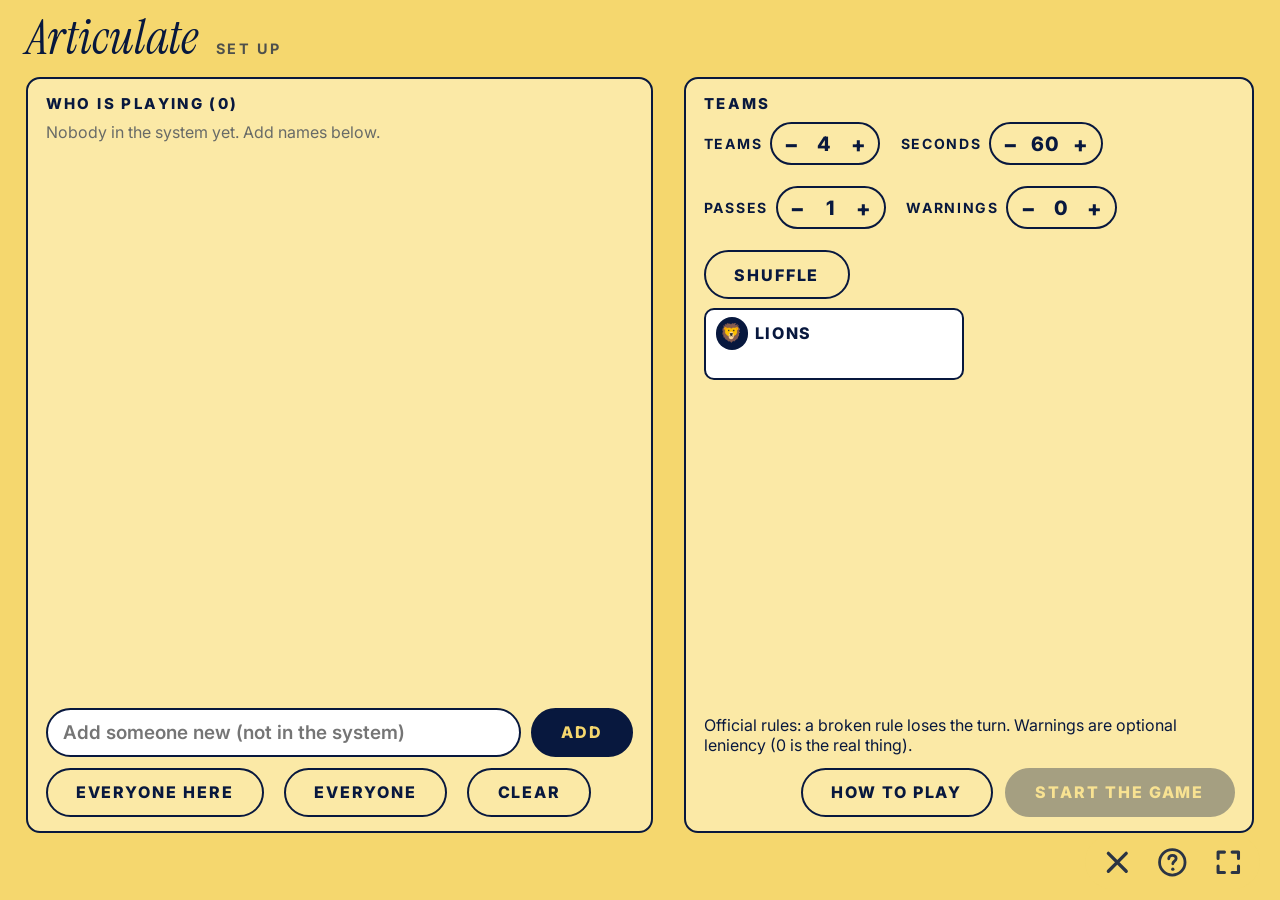
==== articulate.html @ 02973cb5 "Articulate: rules now follow the publisher's rulebook (category from the square, spin only on spin s" ====
<!doctype html>
<html lang="en"><head><meta charset="utf-8"><meta name="viewport" content="width=device-width,initial-scale=1,viewport-fit=cover,interactive-widget=resizes-content"><meta name="apple-mobile-web-app-capable" content="yes"><meta name="mobile-web-app-capable" content="yes"><meta name="apple-mobile-web-app-status-bar-style" content="black-translucent">
<title>Articulate</title>
<link rel="stylesheet" href="https://fonts.googleapis.com/css2?family=Instrument+Serif:ital@0;1&family=Inter:wght@400;600;800&display=swap">
<style>
:root{--u:1dvh;--y:#F5D76E;--yl:#FBE9A6;--n:#08183E;--w:#fff;--serif:"Instrument Serif",Georgia,serif;--sans:"Inter",system-ui,Arial,sans-serif}
*{box-sizing:border-box}
html,body{margin:0;height:calc(100*var(--u));overflow:hidden;position:fixed;inset:0;width:100%;background:var(--y);color:var(--n);font-family:var(--sans);overscroll-behavior:none}
button{font:inherit;cursor:pointer;color:inherit}
#app{position:fixed;left:0;top:0;width:100%;height:calc(100*var(--u));display:flex;flex-direction:column;padding:calc(1.6*var(--u)) 2vw calc(7.4*var(--u))}
.top{display:flex;align-items:baseline;gap:1.4vw;min-height:calc(7*var(--u));padding-right:min(calc(12*var(--u)),100px)}
.top h1{font:400 clamp(26px,calc(5.4*var(--u)),58px)/1 var(--serif);margin:0;font-style:italic}
.top .sub{font:700 clamp(10px,calc(1.6*var(--u)),15px) var(--sans);letter-spacing:.18em;text-transform:uppercase;opacity:.7}
.view{flex:1;min-height:0;display:flex;flex-direction:column}
.btn{font:800 clamp(11px,calc(1.8*var(--u)),16px) var(--sans);letter-spacing:.12em;text-transform:uppercase;padding:calc(1.4*var(--u)) 2.2vw;border:2px solid var(--n);background:var(--n);color:var(--y);border-radius:999px}
.btn.ghost{background:transparent;color:var(--n)}
.btn[disabled]{opacity:.35;cursor:default}
/* setup */
.setup{display:grid;grid-template-columns:1.1fr 1fr;gap:2.4vw;min-height:0;flex:1}
.panel{background:var(--yl);border:2px solid var(--n);border-radius:14px;padding:calc(1.6*var(--u)) 1.4vw;display:flex;flex-direction:column;min-height:0}
.panel h2{font:800 clamp(11px,calc(1.7*var(--u)),15px) var(--sans);letter-spacing:.16em;text-transform:uppercase;margin:0 0 calc(1*var(--u))}
.chips{display:flex;flex-wrap:wrap;gap:calc(.8*var(--u)) .6vw;overflow:auto;align-content:flex-start;flex:1;min-height:0}
.chip{border:2px solid var(--n);background:transparent;border-radius:999px;padding:calc(.7*var(--u)) 1vw;font:600 clamp(12px,calc(2*var(--u)),19px) var(--sans)}
.chip.on{background:var(--n);color:var(--y)}
.chip.new{border-style:dashed}
.addrow{display:flex;gap:.8vw;margin-top:calc(1.2*var(--u))}
.addrow input{flex:1;min-width:0;border:2px solid var(--n);background:var(--w);border-radius:999px;padding:calc(1.1*var(--u)) 1.2vw;font:600 clamp(13px,calc(2.1*var(--u)),20px) var(--sans);color:var(--n);outline:none}
.opts{display:flex;gap:1.6vw;align-items:center;flex-wrap:wrap;margin-top:calc(1.2*var(--u))}
.opts label{font:700 clamp(10px,calc(1.6*var(--u)),14px) var(--sans);letter-spacing:.12em;text-transform:uppercase;display:flex;gap:.6vw;align-items:center}
.stp{display:inline-flex;align-items:center;border:2px solid var(--n);border-radius:999px;overflow:hidden}
.stp button{border:0;background:transparent;width:calc(4.4*var(--u));height:calc(4.4*var(--u));font:800 calc(2.4*var(--u)) var(--sans)}
.stp b{min-width:calc(3*var(--u));text-align:center;font:800 calc(2.2*var(--u)) var(--sans)}
.teamsprev{display:grid;grid-template-columns:repeat(2,1fr);gap:calc(1*var(--u)) .8vw;overflow:auto;flex:1;min-height:0;align-content:start}
.tp{border:2px solid var(--n);border-radius:10px;padding:calc(.8*var(--u)) .8vw;background:var(--w)}
.tp b{display:flex;gap:.5vw;align-items:center;font:800 clamp(11px,calc(1.8*var(--u)),16px) var(--sans);letter-spacing:.1em;text-transform:uppercase}
.tp span.m{display:block;font:500 clamp(12px,calc(1.9*var(--u)),18px)/1.25 var(--serif);font-family:var(--sans)}
.pc{display:inline-grid;place-items:center;width:calc(3.6*var(--u));height:calc(3.6*var(--u));border-radius:50%;background:var(--n);color:var(--y);font:800 calc(2*var(--u))/1 var(--sans)}
.foot{display:flex;gap:1vw;justify-content:flex-end;margin-top:calc(1.4*var(--u))}
/* board */
.main{display:grid;grid-template-columns:minmax(0,1fr) min(calc(78*var(--u)),50vw) minmax(0,1fr);gap:1.6vw;flex:1;min-height:0;align-items:center}
.bwrap{position:relative;width:min(calc(78*var(--u)),50vw);height:min(calc(78*var(--u)),50vw)}
.bwrap svg{position:absolute;inset:0;width:100%;height:100%}
.bwrap canvas{position:absolute;left:32.5%;top:32.5%;width:35%;height:35%}
.bwrap .ptr_unused{position:absolute;left:50%;top:29.6%;width:0;height:0;border-left:calc(1.1*var(--u)) solid transparent;border-right:calc(1.1*var(--u)) solid transparent;border-top:calc(2.4*var(--u)) solid #fff;transform:translateX(-50%);z-index:2;filter:drop-shadow(0 0 calc(.35*var(--u)) #08183E) drop-shadow(0 0 calc(.35*var(--u)) #08183E)}
.side{display:flex;flex-direction:column;gap:calc(1.6*var(--u));min-height:0;min-width:0;height:100%;justify-content:center}
.score{display:flex;flex-direction:column;gap:calc(.8*var(--u));overflow:auto;min-height:0}
.sr{display:flex;align-items:center;gap:.8vw;border:2px solid var(--n);border-radius:12px;padding:calc(.7*var(--u)) .8vw;background:var(--yl)}
.sr.cur{background:var(--n);color:var(--y)}
.sr.cur .pc{background:var(--y);color:var(--n)}
.sr .nm{flex:1;font:800 clamp(11px,calc(1.8*var(--u)),16px) var(--sans);letter-spacing:.08em;text-transform:uppercase;min-width:0;overflow:hidden;text-overflow:ellipsis;white-space:nowrap}
.sr .ps{font:400 clamp(18px,calc(3.2*var(--u)),32px)/1 var(--serif)}
.turn{border:2px solid var(--n);border-radius:14px;padding:calc(1.6*var(--u)) 1.4vw;background:var(--w)}
.turn .who{font:400 clamp(26px,calc(5.6*var(--u)),60px)/1.05 var(--serif)}
.turn .who i{display:block;font:700 clamp(10px,calc(1.6*var(--u)),14px) var(--sans);letter-spacing:.16em;text-transform:uppercase;font-style:normal;opacity:.65;margin-bottom:calc(.4*var(--u))}
.turn .cat2{display:inline-block;margin-top:calc(1*var(--u));font:800 clamp(14px,calc(2.8*var(--u)),28px) var(--sans);letter-spacing:.2em;text-transform:uppercase;background:var(--n);color:var(--y);padding:calc(.8*var(--u)) 1.4vw;border-radius:999px}
.hint{font:600 clamp(11px,calc(1.8*var(--u)),16px) var(--sans);letter-spacing:.06em;opacity:.75;margin-top:calc(1*var(--u))}
/* play */
.play{align-items:center;justify-content:center;text-align:center;gap:calc(2.4*var(--u))}
.play .cat{font:800 clamp(14px,calc(2.6*var(--u)),26px) var(--sans);letter-spacing:.22em;text-transform:uppercase;background:var(--n);color:var(--y);padding:calc(1*var(--u)) 1.8vw;border-radius:999px}
.play .word{font:400 8vw/1.02 var(--serif);max-width:92vw;word-break:break-word;min-height:calc(18*var(--u));display:flex;align-items:center;justify-content:center}
.play .clock{font:400 clamp(48px,calc(14*var(--u)),150px)/1 var(--serif);font-variant-numeric:tabular-nums}
.play .clock.low{animation:pulse .5s infinite alternate}
@keyframes pulse{to{transform:scale(1.12)}}
.bar{width:60vw;height:calc(1.6*var(--u));border:2px solid var(--n);border-radius:999px;overflow:hidden;background:var(--w)}
.bar i{display:block;height:100%;background:var(--n);transition:width .12s linear}
.play .got{font:800 clamp(12px,calc(2.2*var(--u)),22px) var(--sans);letter-spacing:.16em;text-transform:uppercase}
.flash{animation:flash .35s}
@keyframes flash{0%{transform:scale(.88);opacity:.2}100%{transform:none;opacity:1}}
/* big message views */
.msg{align-items:center;justify-content:center;text-align:center;gap:calc(2*var(--u))}
.msg .big{font:400 clamp(40px,calc(11*var(--u)),130px)/1 var(--serif);max-width:90vw}
.msg .big em{font-style:italic}
.msg .small{font:700 clamp(12px,calc(2*var(--u)),20px) var(--sans);letter-spacing:.16em;text-transform:uppercase;opacity:.75}
.words{display:flex;flex-wrap:wrap;gap:calc(.8*var(--u)) .6vw;justify-content:center;max-width:80vw}
.words span{border:2px solid var(--n);border-radius:999px;padding:calc(.5*var(--u)) 1vw;font:600 clamp(12px,calc(2*var(--u)),19px) var(--sans)}

.bwrap.sm{width:min(calc(54*var(--u)),38vw);height:min(calc(54*var(--u)),38vw)}
.main.play2{grid-template-columns:min(calc(54*var(--u)),38vw) 1fr}.main.play2 .bwrap{width:min(calc(54*var(--u)),38vw);height:min(calc(54*var(--u)),38vw)}
.stack{position:relative;width:calc(27*var(--u));height:calc(34*var(--u));flex:none}
.cd{position:absolute;inset:0;background:var(--w);border:2px solid var(--n);border-radius:calc(1.4*var(--u))}
.cd.c2{transform:translate(calc(.9*var(--u)),calc(.9*var(--u)));background:var(--yl)}.cd.c3{transform:translate(calc(1.8*var(--u)),calc(1.8*var(--u)));background:var(--w)}
.cd.c1{display:flex;flex-direction:column;padding:calc(1.2*var(--u)) 1.2vw;gap:calc(.5*var(--u))}
.cd .hd{font:800 calc(1.5*var(--u)) var(--sans);letter-spacing:.3em;text-transform:uppercase;text-align:center;opacity:.6;margin-bottom:calc(.4*var(--u))}
.cr{flex:1;display:flex;align-items:center;gap:.8vw;border:2px solid var(--n);border-radius:calc(1*var(--u));padding:0 .8vw;font:800 calc(1.7*var(--u)) var(--sans);letter-spacing:.12em;text-transform:uppercase;background:var(--yl)}
.cr:nth-child(odd){background:var(--w)}
.cr b{display:inline-grid;place-items:center;width:calc(3*var(--u));height:calc(3*var(--u));border-radius:50%;background:var(--n);color:var(--y);font:800 calc(1.6*var(--u)) var(--sans);flex:none}
.cr.on{background:var(--n);color:var(--y)}.cr.on b{background:var(--y);color:var(--n)}
.rowx{display:flex;gap:2vw;align-items:flex-start}
.bigcard{background:var(--w);border:3px solid var(--n);border-radius:calc(2*var(--u));box-shadow:calc(1*var(--u)) calc(1*var(--u)) 0 var(--n);height:min(calc(68*var(--u)),100%);display:flex;flex-direction:column;padding:calc(2*var(--u)) 2vw;min-width:0}
.bigcard .strip{display:flex;gap:.6vw;justify-content:center}
.bigcard .strip span{display:inline-grid;place-items:center;min-width:calc(5*var(--u));height:calc(5*var(--u));padding:0 1vw;border:2px solid var(--n);border-radius:999px;font:800 calc(1.7*var(--u)) var(--sans);letter-spacing:.12em;text-transform:uppercase;background:var(--yl)}
.bigcard .strip span.on{background:var(--n);color:var(--y)}
.bigcard .word{flex-direction:column;gap:calc(1*var(--u));flex:1;display:flex;align-items:center;justify-content:center;text-align:center;font:400 8vw/1.02 var(--serif);word-break:break-word;min-height:0}
.bigcard .clock{text-align:center;font:400 clamp(44px,calc(12*var(--u)),130px)/1 var(--serif);font-variant-numeric:tabular-nums}
.bigcard .clock.low{animation:pulse .5s infinite alternate}
.bigcard .bar{width:100%;margin:calc(1*var(--u)) 0}
.bigcard .got{text-align:center;font:800 clamp(12px,calc(2.2*var(--u)),22px) var(--sans);letter-spacing:.16em;text-transform:uppercase}

.lcol,.rcol{display:flex;flex-direction:column;gap:calc(1.8*var(--u));min-height:0;min-width:0;max-height:100%;justify-content:center}
.lcol .stack{align-self:center;margin:calc(1*var(--u)) calc(2*var(--u)) calc(3*var(--u)) 0}
.rcol h3{margin:0;font:800 clamp(10px,calc(1.6*var(--u)),14px) var(--sans);letter-spacing:.2em;text-transform:uppercase;opacity:.7;text-align:center}
.tcard{border:2px solid var(--n);border-radius:14px;background:var(--yl);padding:calc(1*var(--u)) 1vw;display:flex;gap:.9vw;align-items:center}
.tcard.cur{background:var(--n);color:var(--y);box-shadow:0 0 0 calc(.5*var(--u)) var(--w)}
.tcard .tk{background:#fff!important;border:calc(.4*var(--u)) solid var(--n)!important;flex:none;display:grid;place-items:center;width:calc(6*var(--u));height:calc(6*var(--u));border-radius:50%;background:var(--n);color:var(--y);font:800 calc(3.2*var(--u))/1 var(--sans);border:calc(.4*var(--u)) solid var(--y)}
.tcard.cur .tk{background:var(--y);color:var(--n);border-color:var(--w)}
.tcard .tn{flex:1;min-width:0}
.tcard .tn b{display:block;font:800 clamp(11px,calc(1.9*var(--u)),17px) var(--sans);letter-spacing:.1em;text-transform:uppercase}
.tcard .tn small{display:block;font:500 clamp(10px,calc(1.6*var(--u)),14px)/1.25 var(--sans);opacity:.75;white-space:nowrap;overflow:hidden;text-overflow:ellipsis}
.tcard .tp2{font:400 clamp(22px,calc(4.2*var(--u)),44px)/1 var(--serif)}
.tcard .tp2 small{font:700 calc(1.5*var(--u)) var(--sans);opacity:.6}

.note .tip{font:500 clamp(11px,calc(1.65*var(--u)),15px)/1.35 var(--sans);margin-top:calc(1*var(--u));opacity:.85}
.note .tag{display:inline-block;margin:calc(.8*var(--u)) .6vw 0 0;font:800 clamp(10px,calc(1.5*var(--u)),13px) var(--sans);letter-spacing:.16em;text-transform:uppercase;border:2px solid var(--n);border-radius:999px;padding:calc(.4*var(--u)) .9vw;background:var(--n);color:var(--y)}
.rtog{display:flex;flex-wrap:wrap;gap:calc(.8*var(--u)) .6vw;margin-top:calc(1*var(--u))}
.rtog button{border:2px solid var(--n);background:transparent;border-radius:999px;padding:calc(.6*var(--u)) 1vw;font:700 clamp(10px,calc(1.6*var(--u)),14px) var(--sans);letter-spacing:.06em}
.rtog button.on{background:var(--n);color:var(--y)}
.aps{display:flex;flex-wrap:wrap;gap:calc(.8*var(--u)) .6vw;justify-content:center;margin-top:calc(1*var(--u))}
.aps button{border:2px solid var(--n);background:var(--yl);border-radius:999px;padding:calc(.6*var(--u)) 1.2vw;font:800 clamp(12px,calc(2*var(--u)),18px) var(--sans)}
.aps button b{font:400 calc(2.6*var(--u)) var(--serif);margin-left:.5vw}
.rem{font:600 clamp(10px,calc(1.5*var(--u)),13px) var(--sans);opacity:.6;text-align:center;letter-spacing:.04em;margin-top:calc(.6*var(--u))}
#rules{position:fixed;inset:0;z-index:60;background:rgba(8,24,62,.88);display:none;align-items:center;justify-content:center}
#rules.on{display:flex}
#rules .rc{width:min(78vw,1100px);min-height:min(calc(62*var(--u)),560px);background:var(--yl);border:3px solid var(--n);border-radius:18px;padding:calc(4*var(--u)) 4vw;display:flex;flex-direction:column;box-shadow:0 calc(2*var(--u)) calc(6*var(--u)) rgba(0,0,0,.5)}
#rules .rn{font:800 clamp(10px,calc(1.6*var(--u)),14px) var(--sans);letter-spacing:.2em;text-transform:uppercase;opacity:.6}
#rules h2{font:400 clamp(34px,calc(7*var(--u)),76px)/1 var(--serif);margin:calc(1*var(--u)) 0 calc(2*var(--u));font-style:italic}
#rules .rb{font:500 clamp(15px,calc(2.8*var(--u)),28px)/1.45 var(--sans);flex:1}
#rules .rb p{margin:0 0 calc(1.2*var(--u))}#rules .rb b{font-weight:800}
#rules .rf{display:flex;justify-content:space-between;align-items:center;margin-top:calc(2*var(--u));font:700 clamp(10px,calc(1.6*var(--u)),14px) var(--sans);letter-spacing:.14em;text-transform:uppercase;opacity:.75}
.wpic{max-height:calc(26*var(--u));max-width:40vw;border-radius:calc(1.2*var(--u));object-fit:cover;display:block}.wpic.em{font:400 calc(15*var(--u))/1 "Apple Color Emoji","Segoe UI Emoji","Noto Color Emoji",sans-serif}.wt{display:block}.acts{display:none;gap:1.4vw;justify-content:center;margin-top:1dvh}.acts button{font:800 clamp(12px,2.4dvh,22px) var(--sans);letter-spacing:.1em;text-transform:uppercase;border:3px solid var(--n);border-radius:999px;padding:1.1dvh 2.4vw;background:var(--w);color:var(--n)}.acts .ok{background:var(--n);color:var(--y)}.startnote{margin-top:calc(.8*var(--u));text-align:center;font:800 clamp(9px,calc(1.9*var(--u)),18px)/1.25 var(--sans);letter-spacing:.06em;text-transform:uppercase;background:var(--n);color:var(--y);border-radius:999px;padding:calc(.9*var(--u)) 1.4vw;animation:blink .9s infinite alternate}@keyframes blink{to{opacity:.6}}
#toast{position:fixed;left:50%;bottom:calc(9*var(--u));transform:translateX(-50%);z-index:70;max-width:80vw;background:var(--n);color:var(--y);font:700 clamp(11px,calc(2.2*var(--u)),16px) var(--sans);padding:calc(1.2*var(--u)) 2vw;border-radius:12px;display:none;text-align:center}
html.short .panel{padding:calc(.9*var(--u)) 1.1vw}html.short .setup{gap:1.6vw}html.short .teamsprev{grid-template-columns:repeat(3,1fr)}html.short .tp{padding:calc(.4*var(--u)) .6vw}html.short .tp span.m{font-size:11px}html.short .tp b{font-size:11px}html.short .bigcard .rem{display:none}html.short .bigcard{padding-top:calc(1*var(--u))}html.short .bigcard .clock{font-size:clamp(36px,calc(11*var(--u)),100px)}html.short .note .tip{font-size:11px}
#fx{position:fixed;inset:0;width:100%;height:100%;pointer-events:none;z-index:80}@keyframes shk{0%,100%{transform:none}20%{transform:translateX(-1.2vw)}40%{transform:translateX(1.2vw)}60%{transform:translateX(-.8vw)}80%{transform:translateX(.8vw)}}.shk{animation:shk .45s}
.bigcard{position:relative}.tickfx{position:absolute;right:3vw;top:calc(14*var(--u));font:800 calc(12*var(--u))/1 var(--sans);color:var(--n);opacity:0;animation:tickpop .6s ease-out}@keyframes tickpop{0%{opacity:0;transform:scale(.6)}30%{opacity:.85;transform:scale(1)}100%{opacity:0;transform:translateY(-1dvh)}}
html.short .turn .tip.rl{display:none}html.short .stack{width:calc(19*var(--u));height:calc(24*var(--u))}html.short .turn .who{font-size:calc(7*var(--u))}html.short .turn .cat2{font-size:calc(5*var(--u));margin-top:.4dvh}
/* dock */
#dock{position:fixed;right:1.6vw;bottom:calc(1.2*var(--u));display:flex;gap:.4vw;align-items:center;z-index:40;background:rgba(245,215,110,.92);border-radius:999px;padding:calc(.2*var(--u)) .5vw}
#dock button{width:calc(5.6*var(--u));height:calc(5.6*var(--u));border:0;background:transparent;display:grid;place-items:center;border-radius:50%;opacity:.85}
#dock button:hover{opacity:1;background:rgba(8,24,62,.08)}
#dock svg{width:calc(3.4*var(--u));height:calc(3.4*var(--u));fill:currentColor}
#dock .tx{width:auto;border-radius:999px;padding:0 1vw;font:800 calc(1.5*var(--u)) var(--sans);letter-spacing:.1em;text-transform:uppercase}
#back{position:fixed;top:calc(1.4*var(--u));left:1vw;z-index:45;width:calc(5*var(--u));height:calc(5*var(--u));border:0;background:transparent;font:800 calc(3*var(--u)) var(--sans);display:none;place-items:center;opacity:.7}
#back:hover{opacity:1}
</style></head><body>
<div id="app">
  <div class="top"><h1 id="ttl">Articulate</h1><span class="sub" id="sub"></span></div>
  <div class="view" id="view"></div>
</div>
<div id="rules"><div class="rc"><span class="rn" id="rnum"></span><h2 id="rttl"></h2><div class="rb" id="rbody"></div><div class="rf"><span>&larr; back</span><span>Space / &rarr; next &middot; Esc closes</span></div></div></div>
<canvas id="fx"></canvas>
<div id="toast"></div>
<div id="dock"></div>
<script src="config.js"></script>
<script src="assets/store.js"></script>
<script src="assets/articulate-words.js"></script>
<script>
(function () {
  "use strict";
  // The visible height decides every size (iPad Safari's bars make vh/dvh lie): --u is 1% of what you can actually see.
  function setU() { var h = (window.visualViewport && window.visualViewport.height) || window.innerHeight; document.documentElement.style.setProperty("--u", (h / 100) + "px"); document.documentElement.classList.toggle("short", h <= 480); }
  setU(); window.addEventListener("resize", setU); window.addEventListener("orientationchange", function () { setTimeout(setU, 250); }); if (window.visualViewport) { window.visualViewport.addEventListener("resize", setU); window.visualViewport.addEventListener("scroll", function () { window.scrollTo(0, 0); }); }
  window.addEventListener("scroll", function () { window.scrollTo(0, 0); });
  document.addEventListener("touchmove", function (e) { if (!e.target.closest || !e.target.closest(".chips,.teamsprev,#rules")) e.preventDefault(); }, { passive: false });
  var TITLE = "Articulate";           // change the on-screen name here
    var TOTEMS = [
    { g: "\uD83E\uDD81", n: "Lions" }, { g: "\uD83D\uDC18", n: "Elephants" }, { g: "\uD83E\uDD92", n: "Giraffes" }, { g: "\uD83D\uDC0A", n: "Crocodiles" },
    { g: "\uD83D\uDC06", n: "Leopards" }, { g: "\uD83E\uDD9B", n: "Hippos" }, { g: "\uD83E\uDD9C", n: "Parrots" }, { g: "\uD83D\uDC22", n: "Tortoises" }
  ];
  var SHAPES = TOTEMS.map(function (t) { return t.g; });
  function tname(t) { return TOTEMS[t.id % 8].n; }
  var CATS = ["Person", "World", "Object", "Action", "Nature", "Random"];
  var CYCLE = ["Object", "Action", "Control", "World", "Person", "Random", "Nature"];   // the order of the segments round the board, repeated. Everyone starts on Object.
  var SPINSQ = { Action: 1, Random: 1 };   // the orange and red segments carry the bonus spin
  var KEY = "gcg-art-v3";
  // ---- the rules the game explains as it goes: edit the wording here ----
  var CATTIP = {
    Person: "A real or made-up person. Describe who they are, never their name.",
    World: "A place, a country, a landmark or an event.",
    Object: "A thing you could hold or point at.",
    Action: "Something someone does. Acting and gestures are allowed.",
    Nature: "Animals, plants, weather and the natural world.",
    Random: "Anything at all. Expect the unexpected."
  };
  var $ = function (id) { return document.getElementById(id); };
  var view = $("view"), dock = $("dock"), inFrame = window.parent !== window;
  $("ttl").textContent = TITLE; document.title = TITLE;
  function esc(s) { return String(s).replace(/[&<>"]/g, function (c) { return { "&": "&amp;", "<": "&lt;", ">": "&gt;", '"': "&quot;" }[c]; }); }
  function rnd() { var a = new Uint32Array(1); (window.crypto || window.msCrypto).getRandomValues(a); return a[0] / 4294967296; }
  function shuffle(a) { a = a.slice(); for (var i = a.length - 1; i > 0; i--) { var j = Math.floor(rnd() * (i + 1)), t = a[i]; a[i] = a[j]; a[j] = t; } return a; }

  // ---------- sound ----------
  var ac = null;
  function actx() { try { ac = ac || new (window.AudioContext || window.webkitAudioContext)(); if (ac.state === "suspended") ac.resume(); } catch (e) {} return ac; }
  function tone(f, d, type, vol, at) { var c = actx(); if (!c) return; var o = c.createOscillator(), g = c.createGain(), t = c.currentTime + (at || 0); o.type = type || "sine"; o.frequency.value = f; g.gain.setValueAtTime(vol || .15, t); g.gain.exponentialRampToValueAtTime(.001, t + d); o.connect(g); g.connect(c.destination); o.start(t); o.stop(t + d + .02); }
  // The same clips as the spelling bee: yay when it is right, the wrong buzz when it is not. Synth sounds are the fallback.
  var YAY = "assets/sounds/yay.mp3", WRONG = "assets/sounds/wrong.mp3";
  function clip(src, vol, rate, fallback) {
    try { var el = new Audio(src); el.volume = vol; if (rate) el.playbackRate = rate; el.onerror = fallback; var pr = el.play(); if (pr && pr.catch) pr.catch(fallback); } catch (e) { fallback(); }
  }
  function yay(layers) { for (var i = 0; i < (layers || 1); i++) (function (i) { setTimeout(function () { clip(YAY, Math.min(1, .85 - i * .06), 1 + i * .035, i === 0 ? ding : function () {}); }, i * 150); })(i); }
  // Right answer: one ping and a quick check mark, nothing loud.
  function okFx() {
    tone(1320, .22, "sine", .09);   // one clear ping
    var c = view.querySelector(".bigcard"); if (!c) return; var t = document.createElement("span"); t.className = "tickfx"; t.textContent = "\u2713"; c.appendChild(t); setTimeout(function () { if (t.parentNode) t.parentNode.removeChild(t); }, 650);
  }
  function wrongSound() { clip(WRONG, 1, 0, function () { tone(220, .5, "sawtooth", .3); tone(165, .6, "square", .2); }); }
  function tick() { tone(1500, .03, "square", .06); }
  function ding() { tone(880, .12, "triangle", .16); tone(1320, .18, "triangle", .14, .09); }
  function buzzer() { tone(180, .9, "sawtooth", .28); tone(140, .9, "square", .18); }
  function beep() { tone(990, .08, "square", .1); }
  function fanfare() { [523, 659, 784, 1047].forEach(function (f, i) { tone(f, .3, "triangle", .2, i * .16); }); }

  // ---------- data: guests live in the same browser store as the main game ----------
  var guests = {}, here = null;
  function loadPeople() { return window.store.get("").then(function (all) { all = all || {}; guests = all.guests || {}; here = (all.setup && all.setup.here) || null; }); }
  function people() { return Object.keys(guests).map(function (id) { return { id: id, name: guests[id].name }; }).filter(function (p) { return p.name; }).sort(function (a, b) { return a.name.localeCompare(b.name); }); }

  // ---------- state ----------
  var S = { phase: "setup", sel: {}, nteams: 4, secs: 60, passMax: 1, xMax: 1, xs: 0, forfeit: false, teams: [], cur: 0, cat: "", got: [], pass: 0, word: "", endAt: 0, left: 0, paused: false, started: false, moves: [], bonusN: 2, ctl: null, winner: -1 };
  var decks = {}, timer = 0;
  function save() { try { localStorage.setItem(KEY, JSON.stringify({ phase: S.phase, passMax: S.passMax, xMax: S.xMax, nteams: S.nteams, secs: S.secs, teams: S.teams, cur: S.cur, winner: S.winner })); } catch (e) {} }
  function restore() { try { var r = JSON.parse(localStorage.getItem(KEY) || "null"); if (r && r.teams && r.teams.length && r.phase !== "setup") { S.teams = r.teams; if (r.passMax != null) S.passMax = r.passMax; if (r.xMax != null) S.xMax = r.xMax; S.cur = r.cur || 0; S.nteams = r.nteams; S.secs = r.secs || 60; S.winner = r.winner == null ? -1 : r.winner; S.phase = S.winner >= 0 ? "win" : "ready"; return true; } } catch (e) {} return false; }
  function nextWord() {
    var cat = S.cat, d = decks[cat];
    if (!d || d.i >= d.a.length) d = decks[cat] = { a: shuffle(window.ART_WORDS[cat] || ["(no words)"]), i: 0 };
    return d.a[d.i++];
  }

  // ---------- setup screen ----------
  function selectedNames() { var out = []; people().forEach(function (p) { if (S.sel[p.id]) out.push(p.name); }); return out; }
  function renderSetup() {
    var ppl = people(), n = selectedNames().length;
    var chips = ppl.map(function (p) { return '<button class="chip' + (S.sel[p.id] ? " on" : "") + '" data-id="' + esc(p.id) + '">' + esc(p.name) + "</button>"; }).join("");
    var tp = previewTeams();
    view.innerHTML = '<div class="setup"><div class="panel"><h2>Who is playing (' + n + ")</h2><div class=\"chips\">" + (chips || '<span style="opacity:.6">Nobody in the system yet. Add names below.</span>') + '</div>' +
      '<div class="addrow"><input id="nn" type="text" placeholder="Add someone new (not in the system)" autocomplete="off" spellcheck="false"><button class="btn" id="nadd">Add</button></div>' +
      '<div class="opts"><button class="btn ghost" id="sh">Everyone here</button><button class="btn ghost" id="sa">Everyone</button><button class="btn ghost" id="sn">Clear</button></div></div>' +
      '<div class="panel"><h2>Teams</h2><div class="opts" style="margin:0 0 1vh"><label>Teams <span class="stp"><button id="tm">&minus;</button><b id="tc">' + S.nteams + '</b><button id="tpl">+</button></span></label><label>Seconds <span class="stp"><button id="sm">&minus;</button><b id="sc">' + S.secs + '</b><button id="sp">+</button></span></label><label>Passes <span class="stp"><button id="pm">&minus;</button><b id="pc2">' + S.passMax + '</b><button id="pp">+</button></span></label><label>Warnings <span class="stp"><button id="xm">&minus;</button><b id="xc">' + (S.xMax - 1) + '</b><button id="xp">+</button></span></label><button class="btn ghost" id="shuf">Shuffle</button></div>' +
      '<div class="teamsprev">' + tp.map(function (t, i) { return '<div class="tp"><b><span class="pc">' + SHAPES[i] + "</span>" + TOTEMS[i].n + '</b><span class="m">' + (t.map(esc).join(", ") || "&nbsp;") + "</span></div>"; }).join("") + '</div>' +
      '<p class="micro" style="margin:1.2dvh 0 0">Official rules: a broken rule loses the turn. Warnings are optional leniency (0 is the real thing).</p><div class="foot"><button class="btn ghost" id="howto">How to play</button><button class="btn" id="go"' + (n < 2 ? " disabled" : "") + '>Start the game</button></div></div></div>';
    setDock([["close", "Close", ICON.x]]);
    $("sub").textContent = "Set up";
  }
  var prevTeams = null;
  function previewTeams() {
    var names = selectedNames(), key = names.join("|") + "#" + S.nteams;
    if (!prevTeams || prevTeams.key !== key) { prevTeams = { key: key, t: dealTeams(names, S.nteams) }; }
    return prevTeams.t;
  }
  function dealTeams(names, k) { k = Math.max(1, Math.min(k, names.length || 1)); var t = []; for (var i = 0; i < k; i++) t.push([]); shuffle(names).forEach(function (nm, i) { t[i % k].push(nm); }); return t; }
  function setupClick(e) {
    var b = e.target.closest("button"); if (!b) return;
    if (b.dataset.id) { S.sel[b.dataset.id] = !S.sel[b.dataset.id]; renderSetup(); return; }
    var id = b.id;
    if (id === "nadd") addNew();
    else if (id === "sh") { S.sel = {}; people().forEach(function (p) { if (!here || here[p.id]) S.sel[p.id] = true; }); renderSetup(); }
    else if (id === "sa") { S.sel = {}; people().forEach(function (p) { S.sel[p.id] = true; }); renderSetup(); }
    else if (id === "sn") { S.sel = {}; renderSetup(); }
    else if (id === "tm") { S.nteams = Math.max(2, S.nteams - 1); renderSetup(); }
    else if (id === "tpl") { S.nteams = Math.min(8, S.nteams + 1); renderSetup(); }
    else if (id === "sm") { S.secs = Math.max(15, S.secs - 5); renderSetup(); }
    else if (id === "sp") { S.secs = Math.min(120, S.secs + 5); renderSetup(); }
    else if (id === "pm") { S.passMax = Math.max(0, S.passMax - 1); renderSetup(); }
    else if (id === "pp") { S.passMax = Math.min(5, S.passMax + 1); renderSetup(); }
    else if (id === "xm") { S.xMax = Math.max(1, S.xMax - 1); renderSetup(); }
    else if (id === "xp") { S.xMax = Math.min(4, S.xMax + 1); renderSetup(); }
    else if (id === "shuf") { prevTeams = null; renderSetup(); }
    else if (id === "go") startGame();
    else if (id === "howto") showRules();
  }
  function addNew() {
    var inp = $("nn"), nm = (inp.value || "").trim().replace(/\s+/g, " "); if (!nm) return;
    var hit = people().filter(function (p) { return p.name.toLowerCase() === nm.toLowerCase(); })[0];
    if (hit) { S.sel[hit.id] = true; renderSetup(); return; }
    // a new person goes into the shared system, flagged so the other games leave them alone
    var rec = { name: nm, song: "", involve: { bee: 1, karaoke: 1, takes: 1 }, bee: "no", only: "articulate", ownTake: "", picks: {}, diet: {}, createdAt: Date.now() };
    window.store.push("guests", rec).then(function (id) { guests[id] = rec; S.sel[id] = true; renderSetup(); var n2 = $("nn"); if (n2) n2.focus(); });
  }
  view.addEventListener("click", function (e) { if (S.phase === "setup") setupClick(e); });
  view.addEventListener("keydown", function (e) { if (e.target.id === "nn" && e.key === "Enter") { e.preventDefault(); addNew(); } e.stopPropagation(); });

  function startGame() {
    var t = previewTeams();
    S.teams = t.map(function (m, i) { return { id: i, members: m, pos: 0, turns: 0, shape: SHAPES[i] }; });
    S.cur = 0; S.winner = -1; decks = {}; needle = 0; goReady();
  }

  // ---------- board: a round track (outer ring, then inner ring) with the spinner in the middle ----------
  var TRACK = 36, FIN = 35, FILLS = ["#FBE9A6", "#FFFFFF", "#F5D76E"];
  var ICONS = {
    Person: '<circle cx="12" cy="8" r="4"/><path d="M4 21c0-5 4-8 8-8s8 3 8 8z"/>',
    World: '<circle cx="12" cy="12" r="9"/><path d="M3 12h18M12 3c3.5 3.5 3.5 14.500 0 18M12 3c-3.500 3.500-3.500 14.500 0 18"/>',
    Object: '<path d="M12 2l9 5v10l-9 5-9-5V7z"/><path d="M12 12l9-5M12 12v10M12 12L3 7"/>',
    Action: '<path d="M13 2L5 14h6l-1 8 9-13h-6z"/>',
    Nature: '<path d="M20 4C9 4 4 9 4 16c0 2 1 4 1 4s2 1 4 1c7 0 12-5 11-17z"/><path d="M5 20c4-6 8-9 12-11"/>',
    Random: '<rect x="3" y="3" width="18" height="18" rx="4"/><circle cx="8" cy="8" r="1" fill="#08183E"/><circle cx="16" cy="8" r="1" fill="#08183E"/><circle cx="12" cy="12" r="1" fill="#08183E"/><circle cx="8" cy="16" r="1" fill="#08183E"/><circle cx="16" cy="16" r="1" fill="#08183E"/>',
    Control: '<path d="M12 2c-5 5-8 7.500-8 11a4.500 4.500 0 0 0 8 2.800c-.2 2.200-1 4-2.800 6.200h5.600c-1.800-2.200-2.600-4-2.800-6.200A4.500 4.500 0 0 0 20 13c0-3.500-3-6-8-11z" fill="#08183E" stroke="none"/>'
  };
  function sqCat(i) { return CYCLE[Math.min(i, FIN) % 7]; }
  function sqType(i) { if (i >= FIN) return "finish"; var c = CYCLE[i % 7]; return c === "Control" ? "control" : SPINSQ[c] ? "spin" : "cat"; }
  function polar(r, deg) { var a = deg * Math.PI / 180; return [500 + r * Math.cos(a), 500 + r * Math.sin(a)]; }
  function cellGeom(i) {
    var outer = i < 24, rO = outer ? 495 : 340, rI = outer ? 348 : 208, a0, a1;
    if (!outer) { a0 = -90 + (i - 24) * 30; a1 = a0 + 30; }
    else if (i === 0) { a0 = -90; a1 = -50; }                       // the start square is wide, so every team fits on it
    else { var w = 320 / 23; a0 = -50 + (i - 1) * w; a1 = a0 + w; }
    return { a0: a0, a1: a1, rO: rO, rI: rI };
  }
  function sector(g) { var e = .6, p1 = polar(g.rO, g.a0 + e), p2 = polar(g.rO, g.a1 - e), p3 = polar(g.rI, g.a1 - e), p4 = polar(g.rI, g.a0 + e); return "M" + p1 + " A" + g.rO + " " + g.rO + " 0 0 1 " + p2 + " L" + p3 + " A" + g.rI + " " + g.rI + " 0 0 0 " + p4 + " Z"; }
  function boardSvg() {
    var out = '<svg viewBox="0 0 1000 1000"><circle cx="500" cy="500" r="498" fill="#08183E"/><circle cx="500" cy="500" r="200" fill="#08183E"/>';
    for (var i = 0; i < TRACK; i++) {
      var g = cellGeom(i), mid = (g.a0 + g.a1) / 2, rm = (g.rO + g.rI) / 2, c = polar(rm, mid), special = i === 0 || i === FIN, cat = sqCat(i), ty = sqType(i);
      out += '<path d="' + sector(g) + '" fill="' + (special ? "#08183E" : FILLS[(i % 7) % 3]) + '" stroke="#08183E" stroke-width="5"/>';
      if (special) { if (i === 0) c = polar(g.rO - 30, mid); out += '<text x="' + c[0] + '" y="' + c[1] + '" text-anchor="middle" dominant-baseline="central" font-family="Inter,Arial,sans-serif" font-weight="800" font-size="26" fill="#F5D76E">' + (i === 0 ? "START" : "FINISH") + "</text>"; }
      else {
        out += '<g transform="translate(' + c[0] + " " + c[1] + ') scale(' + (g.rO > 450 ? 2.3 : 2.4) + ') translate(-12 -12)" fill="none" stroke="#08183E" stroke-width="1.8" stroke-linecap="round" stroke-linejoin="round" opacity=".8">' + ICONS[cat] + "</g>";
        if (ty === "spin") { var b = polar(g.rI + 24, mid); out += '<circle cx="' + b[0] + '" cy="' + b[1] + '" r="17" fill="#08183E"/><text x="' + b[0] + '" y="' + (b[1] + 1) + '" text-anchor="middle" dominant-baseline="central" font-size="24" font-weight="800" fill="#F5D76E" font-family="Inter,Arial,sans-serif">&#8635;</text>'; }
      }
    }
    // one token per team, on its square
    var by = {}; S.teams.forEach(function (t) { var p = Math.min(t.pos, FIN); (by[p] = by[p] || []).push(t); });
    Object.keys(by).forEach(function (p) {
      var g = cellGeom(+p), mid = (g.a0 + g.a1) / 2, rm = (g.rO + g.rI) / 2, c = polar(rm, mid), L = by[p];
      var n = L.length, wide = +p === 0, cols = wide ? (n <= 3 ? n : n <= 6 ? 3 : 4) : (n <= 2 ? 1 : 2), rows = Math.ceil(n / cols), rt = wide ? (n <= 3 ? 36 : n <= 6 ? 30 : 24) : (n === 1 ? 30 : n === 2 ? 27 : n <= 4 ? 22 : 18), sp = rt * 2 + 6, th = mid * Math.PI / 180, tx = -Math.sin(th), ty2 = Math.cos(th), rx = Math.cos(th), ry = Math.sin(th);
      L.forEach(function (t, k) {
        var col = k % cols, row = Math.floor(k / cols), inrow = (row === rows - 1 && n % cols) ? n % cols : cols, tt = (col - (inrow - 1) / 2) * sp, rr = (row - (rows - 1) / 2) * sp, cur = t.id === S.cur;
        var X = c[0] + tt * tx + rr * rx, Y = c[1] + tt * ty2 + rr * ry;
        out += '<g transform="translate(' + X.toFixed(1) + " " + Y.toFixed(1) + ')">' + (cur ? '<circle r="' + (rt + 11) + '" fill="none" stroke="#fff" stroke-width="7"/>' : "") + '<circle r="' + (cur ? rt + 4 : rt) + '" fill="' + (cur ? "#F5D76E" : "#FFFFFF") + '" stroke="#08183E" stroke-width="5"/><text text-anchor="middle" dominant-baseline="central" font-size="' + Math.round(rt * 1.25) + '" font-family="Apple Color Emoji,Segoe UI Emoji,Noto Color Emoji,sans-serif">' + t.shape + "</text></g>";
      });
    });
    return out + "</svg>";
  }
  function boardHtml(sm) { return '<div class="bwrap' + (sm ? " sm" : "") + '">' + boardSvg() + '<canvas id="wheel" width="900" height="900"></canvas></div>'; }
  function cardStack() {
    return '<div class="stack"><div class="cd c3"></div><div class="cd c2"></div><div class="cd c1"><div class="hd">Card</div>' + CATS.map(function (c) { return '<div class="cr' + (c === S.cat && S.phase !== "ready" ? " on" : "") + '"><b>' + c.charAt(0) + "</b>" + c + "</div>"; }).join("") + "</div></div>";
  }
  function describerOf(t) { return t.members[t.turns % t.members.length] || "Someone"; }
  function teamLine(t) { return t.members.map(esc).join(", "); }
  function who(t) { return t.shape + " " + tname(t); }
  function teamsHtml() {
    return '<h3>Teams</h3>' + S.teams.map(function (t) { return '<div class="tcard' + (t.id === S.cur ? " cur" : "") + '"><span class="tk">' + t.shape + '</span><span class="tn"><b>' + tname(t) + "</b><small>" + t.members.map(esc).join(", ") + '</small></span><span class="tp2">' + Math.min(t.pos, FIN) + "<small>/" + FIN + "</small></span></div>"; }).join("");
  }
  function boardView(turnInner) {
    view.innerHTML = '<div class="main"><div class="lcol"><div class="turn">' + turnInner + "</div>" + cardStack() + "</div>" + boardHtml(false) + '<div class="rcol">' + teamsHtml() + "</div></div>";
    drawWheel();
  }

  // ---------- the spinner in the middle: used only when a team lands on a spin square ----------
  // Green: move your own team forward (+2, or +3 on the narrow green) OR move another team back by the same. Orange and red: nothing.
  var BON = [
    { k: "g2", d: 50, c: "#2E9B4F", t: "+2" }, { k: "o", d: 45, c: "#F28C28", t: "NO BONUS" }, { k: "r", d: 45, c: "#D63A2F", t: "NO BONUS" }, { k: "g3", d: 30, c: "#2E9B4F", t: "+3" },
    { k: "o", d: 45, c: "#F28C28", t: "NO BONUS" }, { k: "r", d: 45, c: "#D63A2F", t: "NO BONUS" }, { k: "g2", d: 50, c: "#2E9B4F", t: "+2" }, { k: "o", d: 50, c: "#F28C28", t: "NO BONUS" }
  ];
  var needle = 0, spinning = false;
  function drawWheel() {
    var c = $("wheel"); if (!c) return; var g = c.getContext("2d"), W = c.width, R = W / 2 - 14, cum = -Math.PI / 2;
    g.clearRect(0, 0, W, W); g.save(); g.translate(W / 2, W / 2);
    BON.forEach(function (sl) {
      var a = sl.d * Math.PI / 180;
      g.beginPath(); g.moveTo(0, 0); g.arc(0, 0, R, cum, cum + a); g.closePath(); g.fillStyle = sl.c; g.fill(); g.lineWidth = 8; g.strokeStyle = "#08183E"; g.stroke();
      g.save(); g.rotate(cum + a / 2); g.textAlign = "right"; g.textBaseline = "middle"; g.fillStyle = "#fff";
      var fs = sl.k === "g3" ? 60 : 72; g.font = "800 " + fs + "px Inter, Arial, sans-serif"; while (g.measureText(sl.t).width > R * .6 && fs > 26) { fs -= 4; g.font = "800 " + fs + "px Inter, Arial, sans-serif"; }
      g.fillText(sl.t, R - 34, 0); g.restore(); cum += a;
    });
    g.beginPath(); g.arc(0, 0, R, 0, Math.PI * 2); g.lineWidth = 12; g.strokeStyle = "#08183E"; g.stroke();
    g.rotate(needle); g.fillStyle = "#0b0b0b"; g.strokeStyle = "#fff"; g.lineWidth = 6; g.lineJoin = "round";
    g.beginPath(); g.moveTo(0, -R + 8); g.lineTo(46, -R * .62); g.lineTo(13, -R * .62); g.lineTo(13, R * .5); g.lineTo(34, R * .5); g.lineTo(0, R * .72); g.lineTo(-34, R * .5); g.lineTo(-13, R * .5); g.lineTo(-13, -R * .62); g.lineTo(-46, -R * .62); g.closePath(); g.fill(); g.stroke();
    g.rotate(-needle); g.beginPath(); g.arc(0, 0, 44, 0, Math.PI * 2); g.fillStyle = "#0b0b0b"; g.fill(); g.lineWidth = 7; g.strokeStyle = "#fff"; g.stroke();
    g.restore();
  }
  function sliceAt(a) { var rel = ((a % (Math.PI * 2)) + Math.PI * 2) % (Math.PI * 2), cum = 0; for (var i = 0; i < BON.length; i++) { cum += BON[i].d * Math.PI / 180; if (rel < cum) return i; } return 0; }
  function onLine(a) { var rel = ((a % (Math.PI * 2)) + Math.PI * 2) % (Math.PI * 2), cum = 0; for (var i = 0; i < BON.length; i++) { cum += BON[i].d * Math.PI / 180; if (Math.abs(rel - cum) < .012) return true; } return Math.abs(rel) < .012; }
  function spin() {
    if (spinning || S.phase !== "bspin") return; spinning = true; actx(); S.phase = "spin"; setDock([]);
    // the push is random; everything after it is plain friction, so the code never decides where the arrow stops
    var w = 16 + rnd() * 12, tau = 1.0, last = performance.now(), lastIx = sliceAt(needle);
    (function frame(now) {
      var dt = Math.min(.05, (now - last) / 1000); last = now;
      needle += w * dt; w *= Math.exp(-dt / tau);
      var ix = sliceAt(needle); if (ix !== lastIx) { tick(); lastIx = ix; }
      drawWheel();
      if (w > .02) requestAnimationFrame(frame); else done();
    })(last);
    function done() {
      spinning = false; ding();
      if (onLine(needle)) { S.phase = "bspin"; toast("The arrow is on a line: spin again!"); setTimeout(spin, 1200); return; }
      setTimeout(function () { bonusResult(BON[sliceAt(needle)]); }, 900);
    }
  }

  // ---------- phases ----------
  var RULELINE = 'No part of the word, no "sounds like", no first letter, no letter count, no mouthing it. Gestures are fine.';
  function squareLine(t) {
    var c = sqCat(t.pos), ty = sqType(t.pos);
    if (t.pos === 0) return "You are on <b>START</b>, which is <b>Object</b>.";
    if (c === "Control") return "You are on a <b>Control</b> square, so you get a random category this turn.";
    return "You are standing on <b>" + c + "</b>" + (ty === "spin" ? " (a spin square)" : "") + ".";
  }
  function goReady() {
    clearInterval(timer); S.phase = "ready"; S.forfeit = false; S.xs = 0; save(); $("sub").textContent = "";
    var t = S.teams[S.cur];
    if (t.pos >= FIN) return startControl(true, t);                      // sitting on Finish: back to the final Control
    var c = sqCat(t.pos); S.cat = c === "Control" ? CATS[Math.floor(rnd() * CATS.length)] : c;
    boardView('<div class="who"><i>' + who(t) + " &middot; " + esc(describerOf(t)) + ' describes</i><span class="cat2">' + esc(S.cat) + '</span></div><div class="tip">' + squareLine(t) + " " + esc(CATTIP[S.cat]) + '</div><div class="tip rl">Guessers turn your backs. ' + RULELINE + '</div><div class="hint">Press &#9654; when the describer is ready</div>', S.cat);
    setDock([["start", "Start", ICON.play], ["newgame", "New game", ICON.again], ["close", "Close", ICON.x]]);
  }
  function startTurn() {
    S.got = []; S.pass = 0; S.xs = 0; S.forfeit = false; S.paused = false; S.started = false; S.word = nextWord(); S.left = S.secs * 1000; S.endAt = 0; S.phase = "play";
    clearInterval(timer); drawPlay(); playDock();   // the word is up and the clock waits: it starts the moment the describer begins
  }
  function beginClock() {
    if (S.phase !== "play" || S.started) return; S.started = true; S.paused = false; S.endAt = Date.now() + S.left; startTimerOnly(); beep(); updClock(); playDock();
    var sn = $("sn"); if (sn) sn.style.display = "none"; var ac = $("acts"); if (ac) ac.style.display = "flex";
  }
  function playDock() { if (!S.started) return setDock([["begin", "Start the clock", ICON.play], ["pass", "Pass (P)", ICON.skip]]); setDock([["undo", "Undo last", ICON.back], ["pass", "Pass (P)", ICON.skip], ["xmark", "Rule broken / wrong (X)", ICON.xm], ["pause", "Pause", ICON.pause], ["right", "Got it", ICON.next]]); }
  function drawPlay() {
    view.innerHTML = '<div class="main play2">' + boardHtml(true) + '<div class="bigcard"><div class="strip">' + CATS.map(function (c) { return '<span class="' + (c === S.cat ? "on" : "") + '">' + c + "</span>"; }).join("") + '</div><div class="word" id="wd"></div><div class="clock" id="ck"></div><div class="bar"><i id="br"></i></div><div class="got" id="gt"></div><div class="acts" id="acts"' + (S.started ? ' style="display:flex"' : "") + '><button type="button" class="ok" data-do="right">&#10003; Got it</button><button type="button" data-do="x">&#10005; Rule broken</button><button type="button" data-do="skip">Pass</button></div><div class="rem">' + RULELINE + '</div>' + (S.started ? "" : '<div class="startnote" id="sn">Press &#9654; the moment you start describing. The clock does not run until you do.</div>') + "</div></div>";
    drawWheel(); setWord(); updClock();
    var ac = $("acts"); if (ac) ac.addEventListener("click", function (e) { var b = e.target.closest("button"); if (!b) return; var d = b.dataset["do"]; if (d === "right") right(); else if (d === "x") xmark(); else if (d === "skip") pass(); });
  }
  function fitWord() {
    var el = $("wd"); if (!el) return;
    var img = (window.ART_IMG || {})[S.word];   // no picture hints from us: the card shows the word and nothing else
    el.innerHTML = (img ? '<img class="wpic" alt="" src="' + esc(img) + '">' : "") + '<span class="wt">' + esc(S.word) + "</span>";
    el.classList.remove("flash"); void el.offsetWidth; el.classList.add("flash");
    var size = img ? 6 : 7.2; el.style.fontSize = size + "vw"; var guard = 0;
    while ((el.scrollWidth > el.clientWidth + 2 || el.scrollHeight > el.clientHeight + 2) && size > 2.2 && guard++ < 50) { size -= .3; el.style.fontSize = size + "vw"; }
  }
  function setWord() {
    fitWord(); var gt = $("gt"); if (!gt) return;
    var pl = Math.max(0, S.passMax - S.pass), warn = S.xMax - 1 - S.xs;
    gt.textContent = S.got.length + (S.got.length === 1 ? " word" : " words") + " · " + pl + (pl === 1 ? " pass left" : " passes left") + (S.xMax > 1 ? " · " + Math.max(0, warn) + (warn === 1 ? " warning left" : " warnings left") : "");
  }
  function updClock() {
    var ck = $("ck"), br = $("br"); if (!ck) return; var sec = Math.ceil(S.left / 1000);
    ck.textContent = !S.started ? S.secs : S.paused ? "Paused" : sec; ck.classList.toggle("low", S.started && !S.paused && sec <= 10 && sec > 0);
    br.style.width = (100 * S.left / (S.secs * 1000)) + "%";
  }
  function right() { if (S.phase === "play" && !S.started) return beginClock(); if (S.phase !== "play" || S.paused) return; S.got.push(S.word); okFx(); S.word = nextWord(); setWord(); }
  function undo() { if (S.phase !== "play" || !S.got.length) return; S.word = S.got.pop(); setWord(); }
  function shakeCard() { var c = view.querySelector(".bigcard"); if (!c) return; c.classList.remove("shk"); void c.offsetWidth; c.classList.add("shk"); }
  var parts = [], raf = 0;
  function confetti(n) {
    var fx = $("fx"), g = fx.getContext("2d"); fx.width = innerWidth; fx.height = innerHeight; var cols = ["#08183E", "#ffffff", "#F5D76E", "#08183E", "#ffffff"];
    for (var i = 0; i < n; i++) { var left = i % 2 === 0; parts.push({ x: left ? -10 : innerWidth + 10, y: innerHeight * (.35 + Math.random() * .45), vx: (left ? 1 : -1) * (5 + Math.random() * 14), vy: -8 - Math.random() * 16, s: 7 + Math.random() * 10, r: Math.random() * 6, vr: (Math.random() - .5) * .4, c: cols[i % cols.length] }); }
    cancelAnimationFrame(raf); (function step() {
      g.clearRect(0, 0, fx.width, fx.height);
      parts.forEach(function (p) { p.x += p.vx; p.y += p.vy; p.vy += .38; p.vx *= .985; p.r += p.vr; g.save(); g.translate(p.x, p.y); g.rotate(p.r); g.fillStyle = p.c; g.strokeStyle = "rgba(8,24,62,.35)"; g.lineWidth = 1; g.fillRect(-p.s / 2, -p.s / 4, p.s, p.s / 2); if (p.c === "#ffffff") g.strokeRect(-p.s / 2, -p.s / 4, p.s, p.s / 2); g.restore(); });
      parts = parts.filter(function (p) { return p.y < fx.height + 30; });
      if (parts.length) raf = requestAnimationFrame(step); else g.clearRect(0, 0, fx.width, fx.height);
    })();
  }
  // Pass: once per turn. After a pass the team has to keep going with each new card.
  function pass() {
    if (S.phase !== "play" || S.paused) return;
    if (S.pass >= S.passMax) { toast(S.passMax ? "No passes left this turn. Keep going!" : "No passing in this game."); return; }
    S.pass++; S.word = nextWord(); setWord();
  }
  // X = a description rule was broken (or the card was wrong). The official penalty: the team forfeits the turn, so nothing moves.
  // With warnings switched on in setup, the first X(es) only skip the card; the last one ends the turn but the words already got still count.
  function xmark() {
    if (S.phase !== "play" || !S.started || S.paused) return;
    S.xs++; wrongSound(); shakeCard();
    if (S.xs >= S.xMax) { clearInterval(timer); S.forfeit = S.xMax === 1; toast(S.forfeit ? "Rule broken: this team forfeits the turn." : "No warnings left: the turn is over."); return endTurn(); }
    S.word = nextWord(); setWord();
  }
  function pause() {
    if (S.phase !== "play" || !S.started) return;
    if (!S.paused) { S.paused = true; S.left = Math.max(0, S.endAt - Date.now()); } else { S.paused = false; S.endAt = Date.now() + S.left; }
    updClock();
  }
  function endTurn() {
    S.phase = "result"; var t = S.teams[S.cur], n = S.forfeit ? 0 : S.got.length, html;
    S.moves = n ? [{ t: t, n: n }] : [];
    if (S.forfeit) html = '<div class="small">Rule broken &middot; ' + esc(who(t)) + '</div><div class="big">Turn forfeited</div><div class="small">The team does not move &middot; press &#9654;</div>';
    else html = '<div class="small">Time &middot; ' + esc(who(t)) + '</div><div class="big">' + n + (n === 1 ? " square" : " squares") + '</div><div class="words">' + S.got.map(function (w) { return "<span>" + esc(w) + "</span>"; }).join("") + '</div><div class="small">One square for every correct card &middot; press &#9654;</div>';
    view.innerHTML = '<div class="view msg">' + html + "</div>";
    setDock(!S.forfeit && S.got.length ? [["undo", "Back to the clock", ICON.back], ["move", "Move", ICON.next]] : [["move", n ? "Move" : "Next team", ICON.next]]);
  }
  function move() {
    var q = (S.moves || []).slice(), t = S.teams[S.cur], n = q.length ? q[0].n : 0, i = 0; S.phase = "moving"; setDock([]);
    function show() { boardView('<div class="who"><i>' + who(t) + "</i>moving " + n + '</div><div class="hint">&nbsp;</div>'); }
    if (!n) return afterMove(t, 0);
    show();
    (function step() {
      if (i >= n || t.pos >= FIN) return setTimeout(function () { afterMove(t, n); }, 300);
      t.pos++; i++; tick(); show(); setTimeout(step, 340);
    })();
  }
  // After the move: a spin square gives the bonus spin, a Control square gives a Control, passing Finish gives the final Control.
  // These only happen when the team got there by guessing, so a team that did not move triggers nothing.
  function afterMove(t, n) {
    t.turns++;
    if (n > 0) {
      if (t.pos >= FIN) { t.pos = FIN; return startControl(true, t); }
      var ty = sqType(t.pos);
      if (ty === "spin") return bonusIntro(t);
      if (ty === "control") return startControl(false, t);
    }
    passTurn();
  }
  function passTurn() { S.cur = (S.cur + 1) % S.teams.length; goReady(); }

  // ---------- spin bonus ----------
  function bonusIntro(t) {
    S.phase = "bspin";
    boardView('<div class="who"><i>' + who(t) + '</i>Spin square &#8635;</div><div class="tip">You landed on a spin square by guessing. <b>Spin the arrow:</b> green means a bonus (forward 2, or 3 on the narrow green, or send another team back by the same). Orange and red mean no bonus.</div><div class="hint">Press &#9654; to spin</div>');
    setDock([["bspin", "Spin the arrow", ICON.play]]);
  }
  function bonusResult(sl) {
    var t = S.teams[S.cur];
    if (sl.k === "o" || sl.k === "r") { S.phase = "bdone"; boardView('<div class="who"><i>' + who(t) + '</i>No bonus</div><div class="tip">The arrow landed on ' + (sl.k === "o" ? "orange" : "red") + '. Nothing happens.</div><div class="hint">Press &#9654; for the next team</div>'); return setDock([["bnext", "Next team", ICON.play]]); }
    var N = sl.k === "g3" ? 3 : 2; S.bonusN = N; S.phase = "bpick";
    var others = S.teams.filter(function (x) { return x.id !== t.id && x.pos > 0; });
    boardView('<div class="who"><i>' + who(t) + '</i>Green: ' + N + '</div><div class="tip">Choose: move <b>your team forward ' + N + '</b>, or send another team <b>back ' + N + '</b>.</div><div class="aps"><button type="button" data-b="f">Forward ' + N + '</button>' + others.map(function (x) { return '<button type="button" data-b="' + x.id + '">' + x.shape + " back " + N + "</button>"; }).join("") + '</div>');
    var ab = view.querySelector(".aps"); if (ab) ab.addEventListener("click", function (e) { var b = e.target.closest("button"); if (b) bonusPick(b.dataset.b); });
    setDock([]);
  }
  function bonusPick(k) {
    if (S.phase !== "bpick") return; var t = S.teams[S.cur], N = S.bonusN, line;
    if (k === "f") { t.pos = Math.min(t.pos + N, FIN - 1); line = tname(t) + " move forward " + N + "."; }
    else { var o = S.teams[+k]; if (!o || o.id === t.id) return; o.pos = Math.max(0, o.pos - N); line = tname(o) + " go back " + N + "."; }
    tick(); S.phase = "bdone";
    boardView('<div class="who"><i>' + who(t) + '</i>Bonus used</div><div class="tip">' + esc(line) + '</div><div class="hint">Press &#9654; for the next team</div>');
    setDock([["bnext", "Next team", ICON.play]]);
  }

  // ---------- Control: one card for everybody, no timer. The first team to shout the answer wins it. ----------
  function startControl(final, t) {
    S.phase = "control"; S.ctl = { final: final, t: t }; S.cat = CATS[Math.floor(rnd() * CATS.length)]; S.word = nextWord(); save();
    view.innerHTML = '<div class="main play2">' + boardHtml(true) + '<div class="bigcard"><div class="strip"><span class="on">' + (final ? "Final Control" : "Control") + '</span></div><div class="word" id="wd"></div><div class="rem" style="display:block;margin:0 0 1dvh">' + esc(describerOf(t)) + " (" + esc(tname(t)) + ') describes to EVERYONE. No timer. ' + (final ? "Win it and the game is yours." : "The first team to shout it gets the next turn.") + '</div><div class="aps">' + S.teams.map(function (x) { return '<button type="button" data-ap="' + x.id + '">' + x.shape + " " + (x.id + 1) + "</button>"; }).join("") + '</div><div class="rem" style="display:block">Tap the team that shouted it first, or press Space for another card if nobody has it or it was a tie.</div></div></div>';
    drawWheel(); fitWord();
    var ab = view.querySelector(".aps"); if (ab) ab.addEventListener("click", function (e) { var b = e.target.closest("button"); if (b) controlPick(+b.dataset.ap); });
    setDock([["again", "Another card", ICON.again]]);
  }
  function controlAgain() { if (S.phase !== "control") return; S.word = nextWord(); fitWord(); }
  function controlPick(i) {
    if (S.phase !== "control" || i < 0 || i >= S.teams.length) return; var c = S.ctl, t = c.t; okFx();
    if (c.final) {
      if (i === t.id) return win(t);
      toast(tname(S.teams[i]) + " got it first. " + tname(t) + " stay on Finish and try again next turn."); t.turns++; return passTurn();
    }
    t.turns = t.turns;   // the describing team's turn is over; the winner of the Control takes the next turn
    S.cur = i; goReady();
  }
  function win(w) {
    S.winner = w.id; S.phase = "win"; save(); fanfare(); yay(6); confetti(260); setTimeout(function () { confetti(220); }, 700); setTimeout(function () { confetti(160); }, 1500);
    view.innerHTML = '<div class="view msg"><div class="small">We have a winner</div><div class="big"><em>' + esc(who(w)) + '</em></div><div class="words">' + w.members.map(function (m) { return "<span>" + esc(m) + "</span>"; }).join("") + '</div><div class="small">Press &#9654; for a new game</div></div>';
    setDock([["newgame", "New game", ICON.again]]);
  }
  function newGame() { try { localStorage.removeItem(KEY); } catch (e) {} S.phase = "setup"; S.winner = -1; prevTeams = null; renderSetup(); }

  // ---------- rules: a walk-through, plus the hints the game gives as it goes ----------
  var rulePage = 0;
  function rulePages() {
    var warn = S.xMax - 1;
    return [
      ["The goal", "<p>Each team has an animal <b>totem</b>. Get yours round the track from <b>START</b> to <b>FINISH</b>, then win the <b>Final Control</b>. The first team to do that wins.</p>"],
      ["Your turn", "<p>Your category is the <b>square you are standing on</b>. Everyone starts on <b>Object</b>.</p><p>One person describes words from that category. Their team guesses, with their backs to the screen. You have <b>" + S.secs + " seconds</b>, and the clock starts the moment the describer begins.</p><p>Every correct card moves your totem <b>one square</b> when the turn ends. There is no dice.</p>"],
      ["Describing", "<p>You can <b>not</b> say the word or any part of it, give the first letter, say how many letters it has, say what it rhymes with or sounds like, or mouth the answer. <b>Gestures and miming are allowed.</b></p><p>Break a rule and the team <b>forfeits the turn</b>: press <b>X</b>." + (warn ? " This game gives <b>" + warn + " warning" + (warn === 1 ? "" : "s") + "</b> first: the card is skipped, and the last X ends the turn but the words already got still count." : "") + "</p><p>Stuck? Press <b>P</b> to pass. You get <b>" + S.passMax + (S.passMax === 1 ? " pass" : " passes") + "</b> a turn, and after a pass you must keep going with every new card.</p>"],
      ["Spin squares", "<p>The orange and red squares are marked <b>&#8635;</b>. Land on one by guessing and you spin the arrow in the middle:</p><p><b>Wide green:</b> move your team <b>forward 2</b>, or send another team <b>back 2</b>.<br><b>Narrow green:</b> forward or back <b>3</b>.<br><b>Orange or red:</b> no bonus. On a line? Spin again.</p><p>A bonus that lands on a spin or Control square does nothing. Nobody goes back past START, and a bonus never carries you onto FINISH.</p>"],
      ["Control squares", "<p>The white <b>&spades;</b> squares are <b>Control</b>. Land on one by guessing and the describer gives <b>one card to everybody</b>, with <b>no timer</b>. The <b>first team to shout the answer takes the next turn</b>. A tie means another card.</p>"],
      ["Winning", "<p>Reach or pass <b>FINISH</b>, then it is a <b>Final Control</b>. If your own team shouts it first, you win. If another team does, you stay on FINISH and try again on your next turn.</p><p class=\"micro\">These rules follow the publisher's rulebook. The timer length is not in it, so it is yours to set.</p>"],
      ["Keys", "<p><b>Space or &rarr;</b> start, got it, next<br><b>&larr;</b> undo<br><b>P</b> pass &nbsp; <b>X</b> rule broken &nbsp; <b>.</b> pause<br><b>1 to 8</b> pick a team in a Control or a bonus<br><b>?</b> this page &nbsp; <b>Esc</b> close</p>"]
    ];
  }
  var rulesWasPaused = false;
  function showRules(page) {
    var P = rulePages(); rulePage = Math.max(0, Math.min(P.length - 1, page == null ? 0 : page));
    $("rnum").textContent = "How to play · " + (rulePage + 1) + " of " + P.length; $("rttl").textContent = P[rulePage][0]; $("rbody").innerHTML = P[rulePage][1];
    $("rules").classList.add("on");
  }
  function rulesOpen() { return $("rules").classList.contains("on"); }
  function rulesKey(k) {
    var n = rulePages().length;
    if (k === "ArrowRight" || k === " " || k === "Enter" || k === "PageDown") { if (rulePage >= n - 1) $("rules").classList.remove("on"); else showRules(rulePage + 1); }
    else if (k === "ArrowLeft" || k === "PageUp" || k === "Backspace") showRules(rulePage - 1);
    else if (k === "Escape" || k === "?") $("rules").classList.remove("on");
  }
  $("rules").addEventListener("click", function (e) { if (e.target === $("rules")) $("rules").classList.remove("on"); else rulesKey("ArrowRight"); });

  // ---------- dock + keys ----------
  var ICON = {
    play: '<svg viewBox="0 0 24 24"><path d="M7 4.5v15l12-7.5z"/></svg>',
    pause: '<svg viewBox="0 0 24 24"><path d="M6 4h4v16H6zM14 4h4v16h-4z"/></svg>',
    next: '<svg viewBox="0 0 24 24"><path d="M5 5v14l10-7zM16 5h3v14h-3z"/></svg>',
    back: '<svg viewBox="0 0 24 24"><path d="M19 5v14L9 12zM5 5h3v14H5z"/></svg>',
    skip: '<svg viewBox="0 0 24 24"><path d="M5 13c0-4 3-7 8-7h3l-2-2 2-2 6 6-6 6-2-2 2-2h-3c-3 0-5 2-5 4v4H5z" transform="translate(0 1) scale(.95)"/></svg>',
    again: '<svg viewBox="0 0 24 24"><path d="M12 5V2L7 6l5 4V7a6 6 0 1 1-6 6H4a8 8 0 1 0 8-8z"/></svg>',
    fs: '<svg viewBox="0 0 24 24"><path d="M4 9V4h5M20 9V4h-5M4 15v5h5M20 15v5h-5" fill="none" stroke="currentColor" stroke-width="2.4" stroke-linecap="round" stroke-linejoin="round"/></svg>',
    xm: '<svg viewBox="0 0 24 24"><path d="M6 6l12 12M18 6L6 18" stroke="currentColor" stroke-width="3.4" stroke-linecap="round" fill="none"/></svg>',
    x: '<svg viewBox="0 0 24 24"><path d="M5 5l14 14M19 5L5 19" stroke="currentColor" stroke-width="2.6" stroke-linecap="round" fill="none"/></svg>',
    q: '<svg viewBox="0 0 24 24"><circle cx="12" cy="12" r="10" fill="none" stroke="currentColor" stroke-width="2.2"/><path d="M9.2 9.3c0-1.7 1.3-2.8 2.9-2.8 1.7 0 2.9 1 2.9 2.5 0 2-2.6 2.2-2.6 4.2" fill="none" stroke="currentColor" stroke-width="2.2" stroke-linecap="round"/><circle cx="12.4" cy="17.4" r="1.3"/></svg>'
  };
  function setDock(items) {
    var list = items.slice(); if (S.phase !== "play" && S.phase !== "spin" && S.phase !== "moving") list.push(["rules", "How to play (?)", ICON.q]);
    list.push(["fs", "Full screen", ICON.fs]);
    dock.innerHTML = list.map(function (it) { return '<button type="button" data-a="' + it[0] + '" title="' + it[1] + '">' + it[2] + "</button>"; }).join("");
  }
  dock.addEventListener("click", function (e) { var b = e.target.closest("button"); if (b) act(b.dataset.a); });
  function primary() {
    var p = S.phase;
    if (p === "ready") startTurn(); else if (p === "play") right(); else if (p === "result") move(); else if (p === "bspin") spin(); else if (p === "bdone") passTurn(); else if (p === "control") controlAgain(); else if (p === "win") newGame();
  }
  function act(a) {
    actx();
    if (a === "start") startTurn(); else if (a === "begin") beginClock(); else if (a === "bspin") spin(); else if (a === "bnext") passTurn(); else if (a === "again") controlAgain();
    else if (a === "right") right(); else if (a === "rules") showRules(0);
    else if (a === "undo") { if (S.phase === "result") { S.phase = "play"; S.forfeit = false; var w = S.got.pop(); S.word = w || nextWord(); S.paused = false; S.started = true; S.left = 8000; S.endAt = Date.now() + 8000; drawPlay(); clearInterval(timer); startTimerOnly(); playDock(); } else undo(); }
    else if (a === "pass") pass(); else if (a === "xmark") xmark(); else if (a === "pause") pause(); else if (a === "move") move(); else if (a === "newgame") { if (S.phase === "ready" && !confirm("Start a new game? Positions are lost.")) return; newGame(); }
    else if (a === "close") closeMe();
    else if (a === "fs") toggleFs();
  }
  function toast(t) { var d = $("toast"); d.textContent = t; d.style.display = "block"; clearTimeout(toast.t); toast.t = setTimeout(function () { d.style.display = "none"; }, 7000); }
  function toggleFs() {
    var el = document.documentElement, fe = document.fullscreenElement || document.webkitFullscreenElement;
    try {
      if (fe) { (document.exitFullscreen || document.webkitExitFullscreen).call(document); return; }
      var rq = el.requestFullscreen || el.webkitRequestFullscreen;
      if (rq) { var r = rq.call(el); if (r && r.catch) r.catch(function () { toast("Full screen was blocked here. Try the full-screen option in your browser menu."); }); return; }
    } catch (e) {}
    toast("iPhone Safari cannot do full screen. Tap Share, then Add to Home Screen, and open it from the Home Screen icon.");
  }
  function startTimerOnly() {
    var lastWhole = -1;
    timer = setInterval(function () { if (S.paused) return; S.left = Math.max(0, S.endAt - Date.now()); var whole = Math.ceil(S.left / 1000); if (whole !== lastWhole) { lastWhole = whole; if (whole <= 10 && whole > 0) beep(); } updClock(); if (S.left <= 0) { clearInterval(timer); buzzer(); endTurn(); } }, 100);
  }
  function closeMe() { if (inFrame) { try { window.parent.postMessage({ gcgartclose: true }, "*"); } catch (e) {} } else location.href = "play.html"; }
  document.addEventListener("keydown", function (e) {
    if (e.target && e.target.tagName === "INPUT") return;
    var k = e.key;
    if (rulesOpen()) { e.preventDefault(); rulesKey(k); return; }
    if (k === "?" || (k === "/" && e.shiftKey)) { if (S.phase !== "play") { e.preventDefault(); showRules(0); } return; }
    if (S.phase === "setup") { if (k === "Escape") closeMe(); return; }
    if (S.phase === "spin" || S.phase === "moving") return;
    if (S.phase === "control" && k >= "1" && k <= "8") { controlPick(+k - 1); return; }
    if (S.phase === "bpick") { if (k === "f" || k === "F") bonusPick("f"); else if (k >= "1" && k <= "8") bonusPick(String(+k - 1)); return; }
    if (k === " " || k === "Enter" || k === "ArrowRight" || k === "PageDown" || k === "MediaTrackNext") { e.preventDefault(); primary(); }
    else if (k === "ArrowLeft" || k === "PageUp" || k === "Backspace") { e.preventDefault(); if (S.phase === "play") undo(); }
    else if (k === "p" || k === "P") pass();
    else if (k === "x" || k === "X") xmark();
    else if (k === "." || k === "b" || k === "B") pause();
    else if (k === "Escape") closeMe();
  });
  document.addEventListener("wheel", function (e) { if (S.phase === "setup" || S.phase === "spin" || S.phase === "moving") return; e.preventDefault(); }, { passive: false });
  // wake the parent's top icons when the mouse moves in here
  document.addEventListener("mousemove", function () { if (inFrame) try { window.parent.postMessage("gcg-attention", "*"); } catch (e) {} });

  if (/[?&]test\b/.test(location.search)) window.__art = { S: S, BON: BON, sqType: sqType, sqCat: sqCat, goReady: goReady, startTurn: startTurn, endTurn: endTurn, afterMove: afterMove, bonusResult: bonusResult, startControl: startControl, controlPick: controlPick, primary: primary, setWord: setWord, win: win };
  // ---------- start ----------
  loadPeople().then(function () {
    if (restore()) { goReady(); }
    else { S.sel = {}; people().forEach(function (p) { if (here && here[p.id]) S.sel[p.id] = true; }); renderSetup(); }
  });
  window.focus();
})();
</script></body></html>
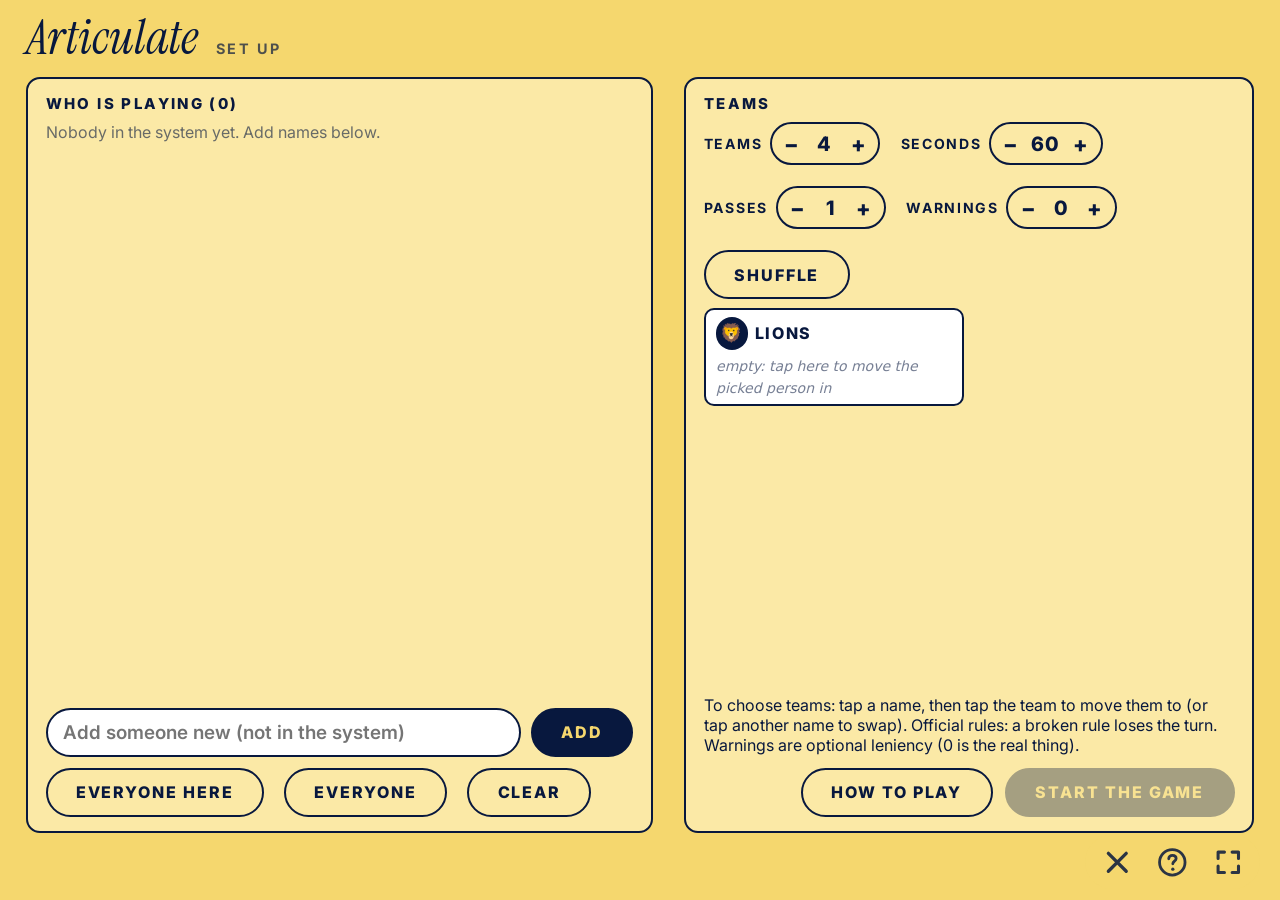
==== commit 5282f08c: "Articulate: choose team members by hand; Control gets an eyes-closed warning and a 3-2-1 before the " ====
--- a/articulate.html
+++ b/articulate.html
@@ -132,6 +132,7 @@
 #fx{position:fixed;inset:0;width:100%;height:100%;pointer-events:none;z-index:80}@keyframes shk{0%,100%{transform:none}20%{transform:translateX(-1.2vw)}40%{transform:translateX(1.2vw)}60%{transform:translateX(-.8vw)}80%{transform:translateX(.8vw)}}.shk{animation:shk .45s}
 .bigcard{position:relative}.tickfx{position:absolute;right:3vw;top:calc(14*var(--u));font:800 calc(12*var(--u))/1 var(--sans);color:var(--n);opacity:0;animation:tickpop .6s ease-out}@keyframes tickpop{0%{opacity:0;transform:scale(.6)}30%{opacity:.85;transform:scale(1)}100%{opacity:0;transform:translateY(-1dvh)}}
 html.short .turn .tip.rl{display:none}html.short .stack{width:calc(19*var(--u));height:calc(24*var(--u))}html.short .turn .who{font-size:calc(7*var(--u))}html.short .turn .cat2{font-size:calc(5*var(--u));margin-top:.4dvh}
+.tp .m{display:flex;flex-wrap:wrap;gap:.4dvh .4vw;margin-top:.5dvh}.mem{border:2px solid var(--n);background:transparent;border-radius:999px;padding:.3dvh .8vw;font:600 clamp(11px,1.9dvh,17px) var(--sans)}.mem.on{background:var(--n);color:var(--y)}.emp{opacity:.55;font-size:clamp(10px,1.6dvh,14px)}
 /* dock */
 #dock{position:fixed;right:1.6vw;bottom:calc(1.2*var(--u));display:flex;gap:.4vw;align-items:center;z-index:40;background:rgba(245,215,110,.92);border-radius:999px;padding:calc(.2*var(--u)) .5vw}
 #dock button{width:calc(5.6*var(--u));height:calc(5.6*var(--u));border:0;background:transparent;display:grid;place-items:center;border-radius:50%;opacity:.85}
@@ -235,19 +236,33 @@
       '<div class="addrow"><input id="nn" type="text" placeholder="Add someone new (not in the system)" autocomplete="off" spellcheck="false"><button class="btn" id="nadd">Add</button></div>' +
       '<div class="opts"><button class="btn ghost" id="sh">Everyone here</button><button class="btn ghost" id="sa">Everyone</button><button class="btn ghost" id="sn">Clear</button></div></div>' +
       '<div class="panel"><h2>Teams</h2><div class="opts" style="margin:0 0 1vh"><label>Teams <span class="stp"><button id="tm">&minus;</button><b id="tc">' + S.nteams + '</b><button id="tpl">+</button></span></label><label>Seconds <span class="stp"><button id="sm">&minus;</button><b id="sc">' + S.secs + '</b><button id="sp">+</button></span></label><label>Passes <span class="stp"><button id="pm">&minus;</button><b id="pc2">' + S.passMax + '</b><button id="pp">+</button></span></label><label>Warnings <span class="stp"><button id="xm">&minus;</button><b id="xc">' + (S.xMax - 1) + '</b><button id="xp">+</button></span></label><button class="btn ghost" id="shuf">Shuffle</button></div>' +
-      '<div class="teamsprev">' + tp.map(function (t, i) { return '<div class="tp"><b><span class="pc">' + SHAPES[i] + "</span>" + TOTEMS[i].n + '</b><span class="m">' + (t.map(esc).join(", ") || "&nbsp;") + "</span></div>"; }).join("") + '</div>' +
-      '<p class="micro" style="margin:1.2dvh 0 0">Official rules: a broken rule loses the turn. Warnings are optional leniency (0 is the real thing).</p><div class="foot"><button class="btn ghost" id="howto">How to play</button><button class="btn" id="go"' + (n < 2 ? " disabled" : "") + '>Start the game</button></div></div></div>';
+      '<div class="teamsprev">' + tp.map(function (t, i) { return '<div class="tp" data-tm="' + i + '"><b data-tm="' + i + '"><span class="pc">' + SHAPES[i] + "</span>" + TOTEMS[i].n + '</b><span class="m">' + (t.map(function (n) { return '<button type="button" class="mem' + (pickM === n ? " on" : "") + '" data-m="' + esc(n) + '">' + esc(n) + "</button>"; }).join("") || '<i class="emp">empty: tap here to move the picked person in</i>') + "</span></div>"; }).join("") + '</div>' +
+      '<p class="micro" style="margin:1.2dvh 0 0">To choose teams: tap a name, then tap the team to move them to (or tap another name to swap). Official rules: a broken rule loses the turn. Warnings are optional leniency (0 is the real thing).</p><div class="foot"><button class="btn ghost" id="howto">How to play</button><button class="btn" id="go"' + (n < 2 ? " disabled" : "") + '>Start the game</button></div></div></div>';
     setDock([["close", "Close", ICON.x]]);
     $("sub").textContent = "Set up";
   }
-  var prevTeams = null;
+  var prevTeams = null, pickM = null;   // pickM = the person you have tapped, waiting to be moved
+  // The team plan keeps whatever you arranged by hand; it only changes when people are added or removed, or the number of teams changes.
   function previewTeams() {
-    var names = selectedNames(), key = names.join("|") + "#" + S.nteams;
-    if (!prevTeams || prevTeams.key !== key) { prevTeams = { key: key, t: dealTeams(names, S.nteams) }; }
-    return prevTeams.t;
-  }
+    var names = selectedNames(), plan = prevTeams && prevTeams.t;
+    if (!plan) { prevTeams = { t: dealTeams(names, S.nteams) }; return prevTeams.t; }
+    plan = plan.map(function (t) { return t.filter(function (n) { return names.indexOf(n) >= 0; }); });
+    var have = {}; plan.forEach(function (t) { t.forEach(function (n) { have[n] = 1; }); });
+    var k = Math.max(1, Math.min(S.nteams, names.length || 1));
+    while (plan.length < k) plan.push([]);
+    while (plan.length > k) { var gone = plan.pop(); gone.forEach(function (n) { smallest(plan).push(n); }); }
+    names.forEach(function (n) { if (!have[n]) smallest(plan).push(n); });
+    prevTeams = { t: plan }; return plan;
+  }
+  function smallest(plan) { var b = plan[0]; plan.forEach(function (t) { if (t.length < b.length) b = t; }); return b; }
+  function moveMember(name, toTeam) { var plan = prevTeams.t; plan.forEach(function (t) { var ix = t.indexOf(name); if (ix >= 0) t.splice(ix, 1); }); plan[toTeam].push(name); }
+  function swapMembers(n1, n2) { var plan = prevTeams.t, a1 = -1, a2 = -1, i1 = -1, i2 = -1; plan.forEach(function (t, ti) { var x = t.indexOf(n1), y = t.indexOf(n2); if (x >= 0) { a1 = ti; i1 = x; } if (y >= 0) { a2 = ti; i2 = y; } }); if (a1 < 0 || a2 < 0) return; plan[a1][i1] = n2; plan[a2][i2] = n1; }
   function dealTeams(names, k) { k = Math.max(1, Math.min(k, names.length || 1)); var t = []; for (var i = 0; i < k; i++) t.push([]); shuffle(names).forEach(function (nm, i) { t[i % k].push(nm); }); return t; }
   function setupClick(e) {
+    var mm = e.target.closest("[data-m]");
+    if (mm) { var nm = mm.dataset.m; if (!pickM) pickM = nm; else if (pickM === nm) pickM = null; else { swapMembers(pickM, nm); pickM = null; } renderSetup(); return; }
+    var tt = e.target.closest("[data-tm]");
+    if (tt && pickM) { moveMember(pickM, +tt.dataset.tm); pickM = null; renderSetup(); return; }
     var b = e.target.closest("button"); if (!b) return;
     if (b.dataset.id) { S.sel[b.dataset.id] = !S.sel[b.dataset.id]; renderSetup(); return; }
     var id = b.id;
@@ -263,7 +278,7 @@
     else if (id === "pp") { S.passMax = Math.min(5, S.passMax + 1); renderSetup(); }
     else if (id === "xm") { S.xMax = Math.max(1, S.xMax - 1); renderSetup(); }
     else if (id === "xp") { S.xMax = Math.min(4, S.xMax + 1); renderSetup(); }
-    else if (id === "shuf") { prevTeams = null; renderSetup(); }
+    else if (id === "shuf") { prevTeams = null; pickM = null; renderSetup(); }
     else if (id === "go") startGame();
     else if (id === "howto") showRules();
   }
@@ -279,7 +294,8 @@
   view.addEventListener("keydown", function (e) { if (e.target.id === "nn" && e.key === "Enter") { e.preventDefault(); addNew(); } e.stopPropagation(); });
 
   function startGame() {
-    var t = previewTeams();
+    var t = previewTeams().filter(function (m) { return m.length; });
+    if (t.length < 2) { toast("Two teams need at least one person each."); return; }
     S.teams = t.map(function (m, i) { return { id: i, members: m, pos: 0, turns: 0, shape: SHAPES[i] }; });
     S.cur = 0; S.winner = -1; decks = {}; needle = 0; goReady();
   }
@@ -348,17 +364,19 @@
   // ---------- the spinner in the middle: used only when a team lands on a spin square ----------
   // Green: move your own team forward (+2, or +3 on the narrow green) OR move another team back by the same. Orange and red: nothing.
   var BON = [
-    { k: "g2", d: 50, c: "#2E9B4F", t: "+2" }, { k: "o", d: 45, c: "#F28C28", t: "NO BONUS" }, { k: "r", d: 45, c: "#D63A2F", t: "NO BONUS" }, { k: "g3", d: 30, c: "#2E9B4F", t: "+3" },
-    { k: "o", d: 45, c: "#F28C28", t: "NO BONUS" }, { k: "r", d: 45, c: "#D63A2F", t: "NO BONUS" }, { k: "g2", d: 50, c: "#2E9B4F", t: "+2" }, { k: "o", d: 50, c: "#F28C28", t: "NO BONUS" }
+    { k: "g2", d: 50, c: "#08183E", t: "+2" }, { k: "o", d: 45, c: "#F5D76E", t: "NO BONUS" }, { k: "r", d: 45, c: "#FFFFFF", t: "NO BONUS" }, { k: "g3", d: 30, c: "#08183E", t: "+3" },
+    { k: "o", d: 45, c: "#F5D76E", t: "NO BONUS" }, { k: "r", d: 45, c: "#FFFFFF", t: "NO BONUS" }, { k: "g2", d: 50, c: "#08183E", t: "+2" }, { k: "o", d: 50, c: "#F5D76E", t: "NO BONUS" }
   ];
   var needle = 0, spinning = false;
   function drawWheel() {
-    var c = $("wheel"); if (!c) return; var g = c.getContext("2d"), W = c.width, R = W / 2 - 14, cum = -Math.PI / 2;
+    var c = $("wheel"); if (!c) return; var live = S.phase === "bspin" || S.phase === "spin" || S.phase === "bpick" || S.phase === "bdone";
+    c.style.opacity = live ? 1 : .3; c.style.transition = "opacity .4s"; c.style.filter = live ? "drop-shadow(0 0 1.6dvh rgba(245,215,110,.9))" : "none";   // the spinner is dimmed until a team lands on a spin square
+    var g = c.getContext("2d"), W = c.width, R = W / 2 - 14, cum = -Math.PI / 2;
     g.clearRect(0, 0, W, W); g.save(); g.translate(W / 2, W / 2);
     BON.forEach(function (sl) {
       var a = sl.d * Math.PI / 180;
-      g.beginPath(); g.moveTo(0, 0); g.arc(0, 0, R, cum, cum + a); g.closePath(); g.fillStyle = sl.c; g.fill(); g.lineWidth = 8; g.strokeStyle = "#08183E"; g.stroke();
-      g.save(); g.rotate(cum + a / 2); g.textAlign = "right"; g.textBaseline = "middle"; g.fillStyle = "#fff";
+      g.beginPath(); g.moveTo(0, 0); g.arc(0, 0, R, cum, cum + a); g.closePath(); g.fillStyle = sl.c; g.fill(); g.lineWidth = 8; g.strokeStyle = sl.c === "#08183E" ? "#F5D76E" : "#08183E"; g.stroke();
+      g.save(); g.rotate(cum + a / 2); g.textAlign = "right"; g.textBaseline = "middle"; g.fillStyle = sl.c === "#08183E" ? "#F5D76E" : "#08183E";
       var fs = sl.k === "g3" ? 60 : 72; g.font = "800 " + fs + "px Inter, Arial, sans-serif"; while (g.measureText(sl.t).width > R * .6 && fs > 26) { fs -= 4; g.font = "800 " + fs + "px Inter, Arial, sans-serif"; }
       g.fillText(sl.t, R - 34, 0); g.restore(); cum += a;
     });
@@ -401,7 +419,7 @@
     var t = S.teams[S.cur];
     if (t.pos >= FIN) return startControl(true, t);                      // sitting on Finish: back to the final Control
     var c = sqCat(t.pos); S.cat = c === "Control" ? CATS[Math.floor(rnd() * CATS.length)] : c;
-    boardView('<div class="who"><i>' + who(t) + " &middot; " + esc(describerOf(t)) + ' describes</i><span class="cat2">' + esc(S.cat) + '</span></div><div class="tip">' + squareLine(t) + " " + esc(CATTIP[S.cat]) + '</div><div class="tip rl">Guessers turn your backs. ' + RULELINE + '</div><div class="hint">Press &#9654; when the describer is ready</div>', S.cat);
+    boardView('<div class="who"><i>' + who(t) + " &middot; " + esc(describerOf(t)) + ' describes</i><span class="cat2">' + esc(S.cat) + '</span></div><div class="tip">' + squareLine(t) + " " + esc(CATTIP[S.cat]) + '</div><div class="tip rl">' + RULELINE + '</div><div class="hint">Press &#9654; when the describer is ready</div>', S.cat);
     setDock([["start", "Start", ICON.play], ["newgame", "New game", ICON.again], ["close", "Close", ICON.x]]);
   }
   function startTurn() {
@@ -504,15 +522,15 @@
   // ---------- spin bonus ----------
   function bonusIntro(t) {
     S.phase = "bspin";
-    boardView('<div class="who"><i>' + who(t) + '</i>Spin square &#8635;</div><div class="tip">You landed on a spin square by guessing. <b>Spin the arrow:</b> green means a bonus (forward 2, or 3 on the narrow green, or send another team back by the same). Orange and red mean no bonus.</div><div class="hint">Press &#9654; to spin</div>');
+    boardView('<div class="who"><i>' + who(t) + '</i>Spin square &#8635;</div><div class="tip">You landed on a spin square by guessing. <b>Spin the arrow:</b> <b>blue</b> is a bonus (forward 2, or 3 on the narrow blue, or send another team back by the same). <b>Yellow and white</b> mean no bonus.</div><div class="hint">Press &#9654; to spin</div>');
     setDock([["bspin", "Spin the arrow", ICON.play]]);
   }
   function bonusResult(sl) {
     var t = S.teams[S.cur];
-    if (sl.k === "o" || sl.k === "r") { S.phase = "bdone"; boardView('<div class="who"><i>' + who(t) + '</i>No bonus</div><div class="tip">The arrow landed on ' + (sl.k === "o" ? "orange" : "red") + '. Nothing happens.</div><div class="hint">Press &#9654; for the next team</div>'); return setDock([["bnext", "Next team", ICON.play]]); }
+    if (sl.k === "o" || sl.k === "r") { S.phase = "bdone"; boardView('<div class="who"><i>' + who(t) + '</i>No bonus</div><div class="tip">The arrow landed on ' + (sl.k === "o" ? "yellow" : "white") + '. Nothing happens.</div><div class="hint">Press &#9654; for the next team</div>'); return setDock([["bnext", "Next team", ICON.play]]); }
     var N = sl.k === "g3" ? 3 : 2; S.bonusN = N; S.phase = "bpick";
     var others = S.teams.filter(function (x) { return x.id !== t.id && x.pos > 0; });
-    boardView('<div class="who"><i>' + who(t) + '</i>Green: ' + N + '</div><div class="tip">Choose: move <b>your team forward ' + N + '</b>, or send another team <b>back ' + N + '</b>.</div><div class="aps"><button type="button" data-b="f">Forward ' + N + '</button>' + others.map(function (x) { return '<button type="button" data-b="' + x.id + '">' + x.shape + " back " + N + "</button>"; }).join("") + '</div>');
+    boardView('<div class="who"><i>' + who(t) + '</i>Blue: ' + N + '</div><div class="tip">Choose: move <b>your team forward ' + N + '</b>, or send another team <b>back ' + N + '</b>.</div><div class="aps"><button type="button" data-b="f">Forward ' + N + '</button>' + others.map(function (x) { return '<button type="button" data-b="' + x.id + '">' + x.shape + " back " + N + "</button>"; }).join("") + '</div>');
     var ab = view.querySelector(".aps"); if (ab) ab.addEventListener("click", function (e) { var b = e.target.closest("button"); if (b) bonusPick(b.dataset.b); });
     setDock([]);
   }
@@ -526,8 +544,22 @@
   }
 
   // ---------- Control: one card for everybody, no timer. The first team to shout the answer wins it. ----------
+  // The warning comes first: everyone except the describer closes their eyes or looks away before the card appears.
   function startControl(final, t) {
-    S.phase = "control"; S.ctl = { final: final, t: t }; S.cat = CATS[Math.floor(rnd() * CATS.length)]; S.word = nextWord(); save();
+    S.phase = "cwarn"; S.ctl = { final: final, t: t }; S.cat = CATS[Math.floor(rnd() * CATS.length)]; save();
+    view.innerHTML = '<div class="view msg"><div class="small">' + (final ? "Final Control" : "Control") + ' &middot; one card for everybody</div><div class="big"><em>Close your eyes</em><br>or look away</div><div class="small">' + esc(describerOf(t)) + " (" + esc(tname(t)) + ') comes to the front and describes. Everyone else: eyes shut or turned away.</div><div class="small">Press &#9654; when everybody is ready</div></div>';
+    setDock([["creveal", "Show the card", ICON.play]]);
+  }
+  function controlCount() {
+    if (S.phase !== "cwarn") return; S.phase = "ccount"; setDock([]); var n = 3;
+    (function tickDown() {
+      view.innerHTML = '<div class="view msg"><div class="small">Card in</div><div class="big">' + n + '</div><div class="small">Eyes stay shut until the describer starts</div></div>'; beep();
+      if (--n >= 0 && n > 0) return setTimeout(tickDown, 1000);
+      setTimeout(controlShow, 1000);
+    })();
+  }
+  function controlShow() {
+    var final = S.ctl.final, t = S.ctl.t; S.phase = "control"; S.word = nextWord();
     view.innerHTML = '<div class="main play2">' + boardHtml(true) + '<div class="bigcard"><div class="strip"><span class="on">' + (final ? "Final Control" : "Control") + '</span></div><div class="word" id="wd"></div><div class="rem" style="display:block;margin:0 0 1dvh">' + esc(describerOf(t)) + " (" + esc(tname(t)) + ') describes to EVERYONE. No timer. ' + (final ? "Win it and the game is yours." : "The first team to shout it gets the next turn.") + '</div><div class="aps">' + S.teams.map(function (x) { return '<button type="button" data-ap="' + x.id + '">' + x.shape + " " + (x.id + 1) + "</button>"; }).join("") + '</div><div class="rem" style="display:block">Tap the team that shouted it first, or press Space for another card if nobody has it or it was a tie.</div></div></div>';
     drawWheel(); fitWord();
     var ab = view.querySelector(".aps"); if (ab) ab.addEventListener("click", function (e) { var b = e.target.closest("button"); if (b) controlPick(+b.dataset.ap); });
@@ -548,7 +580,7 @@
     view.innerHTML = '<div class="view msg"><div class="small">We have a winner</div><div class="big"><em>' + esc(who(w)) + '</em></div><div class="words">' + w.members.map(function (m) { return "<span>" + esc(m) + "</span>"; }).join("") + '</div><div class="small">Press &#9654; for a new game</div></div>';
     setDock([["newgame", "New game", ICON.again]]);
   }
-  function newGame() { try { localStorage.removeItem(KEY); } catch (e) {} S.phase = "setup"; S.winner = -1; prevTeams = null; renderSetup(); }
+  function newGame() { try { localStorage.removeItem(KEY); } catch (e) {} S.phase = "setup"; S.winner = -1; prevTeams = null; pickM = null; renderSetup(); }
 
   // ---------- rules: a walk-through, plus the hints the game gives as it goes ----------
   var rulePage = 0;
@@ -556,9 +588,9 @@
     var warn = S.xMax - 1;
     return [
       ["The goal", "<p>Each team has an animal <b>totem</b>. Get yours round the track from <b>START</b> to <b>FINISH</b>, then win the <b>Final Control</b>. The first team to do that wins.</p>"],
-      ["Your turn", "<p>Your category is the <b>square you are standing on</b>. Everyone starts on <b>Object</b>.</p><p>One person describes words from that category. Their team guesses, with their backs to the screen. You have <b>" + S.secs + " seconds</b>, and the clock starts the moment the describer begins.</p><p>Every correct card moves your totem <b>one square</b> when the turn ends. There is no dice.</p>"],
+      ["Your turn", "<p>Your category is the <b>square you are standing on</b>. Everyone starts on <b>Object</b>.</p><p>One person describes words from that category. Their team guesses. You have <b>" + S.secs + " seconds</b>, and the clock starts the moment the describer begins.</p><p>Every correct card moves your totem <b>one square</b> when the turn ends. There is no dice.</p>"],
       ["Describing", "<p>You can <b>not</b> say the word or any part of it, give the first letter, say how many letters it has, say what it rhymes with or sounds like, or mouth the answer. <b>Gestures and miming are allowed.</b></p><p>Break a rule and the team <b>forfeits the turn</b>: press <b>X</b>." + (warn ? " This game gives <b>" + warn + " warning" + (warn === 1 ? "" : "s") + "</b> first: the card is skipped, and the last X ends the turn but the words already got still count." : "") + "</p><p>Stuck? Press <b>P</b> to pass. You get <b>" + S.passMax + (S.passMax === 1 ? " pass" : " passes") + "</b> a turn, and after a pass you must keep going with every new card.</p>"],
-      ["Spin squares", "<p>The orange and red squares are marked <b>&#8635;</b>. Land on one by guessing and you spin the arrow in the middle:</p><p><b>Wide green:</b> move your team <b>forward 2</b>, or send another team <b>back 2</b>.<br><b>Narrow green:</b> forward or back <b>3</b>.<br><b>Orange or red:</b> no bonus. On a line? Spin again.</p><p>A bonus that lands on a spin or Control square does nothing. Nobody goes back past START, and a bonus never carries you onto FINISH.</p>"],
+      ["Spin squares", "<p>The squares marked <b>&#8635;</b> (the Action and Random squares) are spin squares. Land on one by guessing and you spin the arrow in the middle:</p><p><b>Wide blue:</b> move your team <b>forward 2</b>, or send another team <b>back 2</b>.<br><b>Narrow blue:</b> forward or back <b>3</b>.<br><b>Yellow or white:</b> no bonus. On a line? Spin again.</p><p>A bonus that lands on a spin or Control square does nothing. Nobody goes back past START, and a bonus never carries you onto FINISH.</p>"],
       ["Control squares", "<p>The white <b>&spades;</b> squares are <b>Control</b>. Land on one by guessing and the describer gives <b>one card to everybody</b>, with <b>no timer</b>. The <b>first team to shout the answer takes the next turn</b>. A tie means another card.</p>"],
       ["Winning", "<p>Reach or pass <b>FINISH</b>, then it is a <b>Final Control</b>. If your own team shouts it first, you win. If another team does, you stay on FINISH and try again on your next turn.</p><p class=\"micro\">These rules follow the publisher's rulebook. The timer length is not in it, so it is yours to set.</p>"],
       ["Keys", "<p><b>Space or &rarr;</b> start, got it, next<br><b>&larr;</b> undo<br><b>P</b> pass &nbsp; <b>X</b> rule broken &nbsp; <b>.</b> pause<br><b>1 to 8</b> pick a team in a Control or a bonus<br><b>?</b> this page &nbsp; <b>Esc</b> close</p>"]
@@ -600,11 +632,11 @@
   dock.addEventListener("click", function (e) { var b = e.target.closest("button"); if (b) act(b.dataset.a); });
   function primary() {
     var p = S.phase;
-    if (p === "ready") startTurn(); else if (p === "play") right(); else if (p === "result") move(); else if (p === "bspin") spin(); else if (p === "bdone") passTurn(); else if (p === "control") controlAgain(); else if (p === "win") newGame();
+    if (p === "ready") startTurn(); else if (p === "play") right(); else if (p === "result") move(); else if (p === "bspin") spin(); else if (p === "bdone") passTurn(); else if (p === "cwarn") controlCount(); else if (p === "control") controlAgain(); else if (p === "win") newGame();
   }
   function act(a) {
     actx();
-    if (a === "start") startTurn(); else if (a === "begin") beginClock(); else if (a === "bspin") spin(); else if (a === "bnext") passTurn(); else if (a === "again") controlAgain();
+    if (a === "start") startTurn(); else if (a === "begin") beginClock(); else if (a === "bspin") spin(); else if (a === "bnext") passTurn(); else if (a === "again") controlAgain(); else if (a === "creveal") controlCount();
     else if (a === "right") right(); else if (a === "rules") showRules(0);
     else if (a === "undo") { if (S.phase === "result") { S.phase = "play"; S.forfeit = false; var w = S.got.pop(); S.word = w || nextWord(); S.paused = false; S.started = true; S.left = 8000; S.endAt = Date.now() + 8000; drawPlay(); clearInterval(timer); startTimerOnly(); playDock(); } else undo(); }
     else if (a === "pass") pass(); else if (a === "xmark") xmark(); else if (a === "pause") pause(); else if (a === "move") move(); else if (a === "newgame") { if (S.phase === "ready" && !confirm("Start a new game? Positions are lost.")) return; newGame(); }
@@ -646,7 +678,7 @@
   // wake the parent's top icons when the mouse moves in here
   document.addEventListener("mousemove", function () { if (inFrame) try { window.parent.postMessage("gcg-attention", "*"); } catch (e) {} });
 
-  if (/[?&]test\b/.test(location.search)) window.__art = { S: S, BON: BON, sqType: sqType, sqCat: sqCat, goReady: goReady, startTurn: startTurn, endTurn: endTurn, afterMove: afterMove, bonusResult: bonusResult, startControl: startControl, controlPick: controlPick, primary: primary, setWord: setWord, win: win };
+  if (/[?&]test\b/.test(location.search)) window.__art = { S: S, BON: BON, sqType: sqType, sqCat: sqCat, goReady: goReady, startTurn: startTurn, endTurn: endTurn, afterMove: afterMove, bonusResult: bonusResult, startControl: startControl, controlCount: controlCount, controlPick: controlPick, primary: primary, setWord: setWord, win: win };
   // ---------- start ----------
   loadPeople().then(function () {
     if (restore()) { goReady(); }
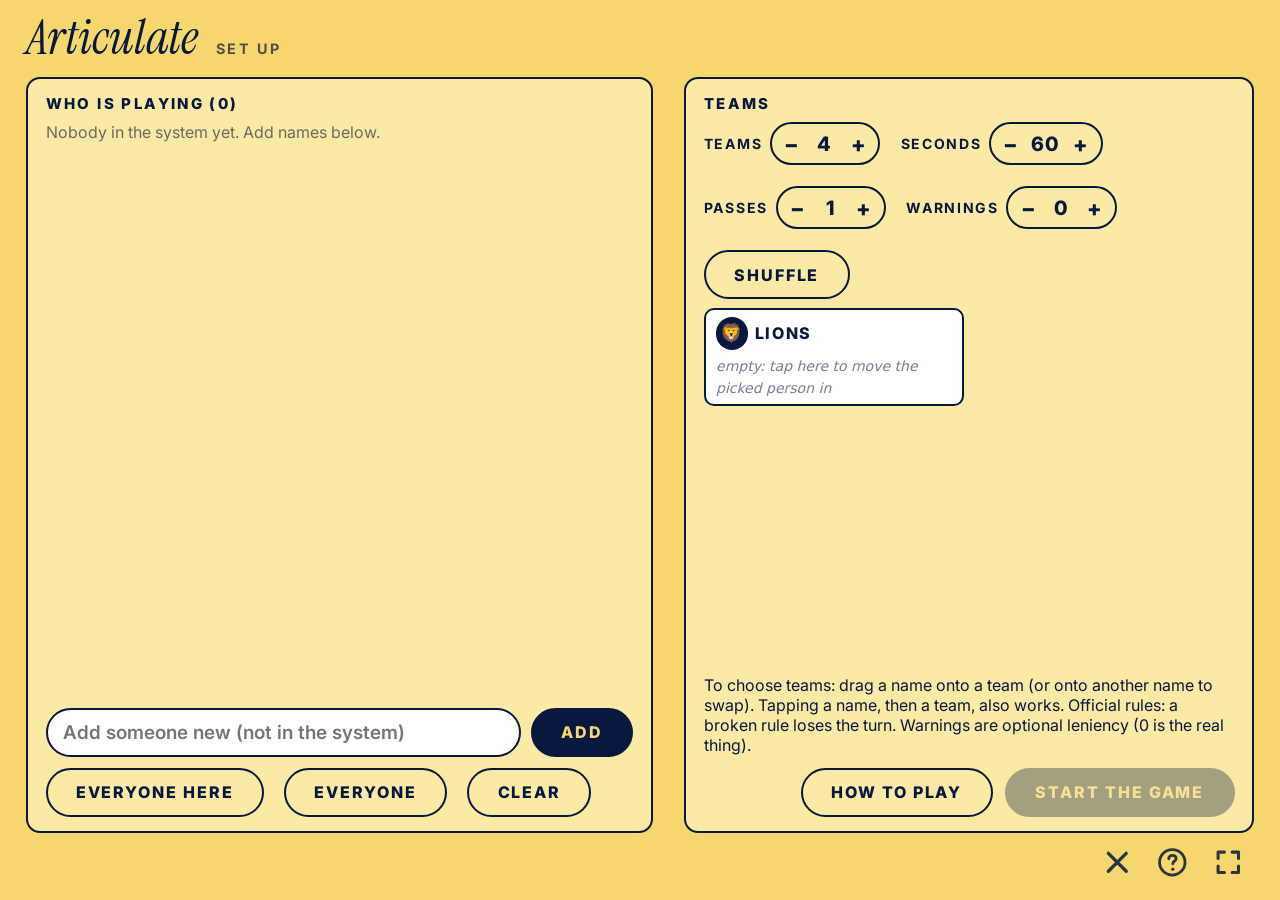
==== commit fab7e356: "Articulate: drag players between teams (mouse or finger), tap-to-move still works Co-Authored-By: Cl" ====
--- a/articulate.html
+++ b/articulate.html
@@ -133,6 +133,7 @@
 .bigcard{position:relative}.tickfx{position:absolute;right:3vw;top:calc(14*var(--u));font:800 calc(12*var(--u))/1 var(--sans);color:var(--n);opacity:0;animation:tickpop .6s ease-out}@keyframes tickpop{0%{opacity:0;transform:scale(.6)}30%{opacity:.85;transform:scale(1)}100%{opacity:0;transform:translateY(-1dvh)}}
 html.short .turn .tip.rl{display:none}html.short .stack{width:calc(19*var(--u));height:calc(24*var(--u))}html.short .turn .who{font-size:calc(7*var(--u))}html.short .turn .cat2{font-size:calc(5*var(--u));margin-top:.4dvh}
 .tp .m{display:flex;flex-wrap:wrap;gap:.4dvh .4vw;margin-top:.5dvh}.mem{border:2px solid var(--n);background:transparent;border-radius:999px;padding:.3dvh .8vw;font:600 clamp(11px,1.9dvh,17px) var(--sans)}.mem.on{background:var(--n);color:var(--y)}.emp{opacity:.55;font-size:clamp(10px,1.6dvh,14px)}
+.mem{touch-action:none;-webkit-user-select:none;user-select:none;cursor:grab}.tp.over{outline:calc(.5*var(--u)) dashed var(--n);outline-offset:-2px;background:var(--yl)}.dragghost{position:fixed;pointer-events:none;z-index:95;opacity:.95;transform:translate(-50%,-50%) scale(1.15);box-shadow:0 1dvh 2.4dvh rgba(0,0,0,.35);background:var(--n)!important;color:var(--y)!important}
 /* dock */
 #dock{position:fixed;right:1.6vw;bottom:calc(1.2*var(--u));display:flex;gap:.4vw;align-items:center;z-index:40;background:rgba(245,215,110,.92);border-radius:999px;padding:calc(.2*var(--u)) .5vw}
 #dock button{width:calc(5.6*var(--u));height:calc(5.6*var(--u));border:0;background:transparent;display:grid;place-items:center;border-radius:50%;opacity:.85}
@@ -237,7 +238,7 @@
       '<div class="opts"><button class="btn ghost" id="sh">Everyone here</button><button class="btn ghost" id="sa">Everyone</button><button class="btn ghost" id="sn">Clear</button></div></div>' +
       '<div class="panel"><h2>Teams</h2><div class="opts" style="margin:0 0 1vh"><label>Teams <span class="stp"><button id="tm">&minus;</button><b id="tc">' + S.nteams + '</b><button id="tpl">+</button></span></label><label>Seconds <span class="stp"><button id="sm">&minus;</button><b id="sc">' + S.secs + '</b><button id="sp">+</button></span></label><label>Passes <span class="stp"><button id="pm">&minus;</button><b id="pc2">' + S.passMax + '</b><button id="pp">+</button></span></label><label>Warnings <span class="stp"><button id="xm">&minus;</button><b id="xc">' + (S.xMax - 1) + '</b><button id="xp">+</button></span></label><button class="btn ghost" id="shuf">Shuffle</button></div>' +
       '<div class="teamsprev">' + tp.map(function (t, i) { return '<div class="tp" data-tm="' + i + '"><b data-tm="' + i + '"><span class="pc">' + SHAPES[i] + "</span>" + TOTEMS[i].n + '</b><span class="m">' + (t.map(function (n) { return '<button type="button" class="mem' + (pickM === n ? " on" : "") + '" data-m="' + esc(n) + '">' + esc(n) + "</button>"; }).join("") || '<i class="emp">empty: tap here to move the picked person in</i>') + "</span></div>"; }).join("") + '</div>' +
-      '<p class="micro" style="margin:1.2dvh 0 0">To choose teams: tap a name, then tap the team to move them to (or tap another name to swap). Official rules: a broken rule loses the turn. Warnings are optional leniency (0 is the real thing).</p><div class="foot"><button class="btn ghost" id="howto">How to play</button><button class="btn" id="go"' + (n < 2 ? " disabled" : "") + '>Start the game</button></div></div></div>';
+      '<p class="micro" style="margin:1.2dvh 0 0">To choose teams: drag a name onto a team (or onto another name to swap). Tapping a name, then a team, also works. Official rules: a broken rule loses the turn. Warnings are optional leniency (0 is the real thing).</p><div class="foot"><button class="btn ghost" id="howto">How to play</button><button class="btn" id="go"' + (n < 2 ? " disabled" : "") + '>Start the game</button></div></div></div>';
     setDock([["close", "Close", ICON.x]]);
     $("sub").textContent = "Set up";
   }
@@ -290,7 +291,33 @@
     var rec = { name: nm, song: "", involve: { bee: 1, karaoke: 1, takes: 1 }, bee: "no", only: "articulate", ownTake: "", picks: {}, diet: {}, createdAt: Date.now() };
     window.store.push("guests", rec).then(function (id) { guests[id] = rec; S.sel[id] = true; renderSetup(); var n2 = $("nn"); if (n2) n2.focus(); });
   }
-  view.addEventListener("click", function (e) { if (S.phase === "setup") setupClick(e); });
+  // Drag a name onto a team (or onto another name to swap). Works with a mouse or a finger; tapping a name then a team still works too.
+  var drag = null, justDragged = 0;
+  function overTeam(x, y) { var el = document.elementFromPoint(x, y); return el && el.closest ? el.closest(".tp") : null; }
+  view.addEventListener("pointerdown", function (e) {
+    if (S.phase !== "setup") return; var m = e.target.closest && e.target.closest(".mem"); if (!m) return;
+    drag = { name: m.dataset.m, x: e.clientX, y: e.clientY, on: false, ghost: null, el: m };
+  });
+  document.addEventListener("pointermove", function (e) {
+    if (!drag) return;
+    if (!drag.on) { if (Math.abs(e.clientX - drag.x) + Math.abs(e.clientY - drag.y) < 9) return; drag.on = true; var g = drag.el.cloneNode(true); g.className = "mem dragghost"; document.body.appendChild(g); drag.ghost = g; pickM = null; }
+    drag.ghost.style.left = e.clientX + "px"; drag.ghost.style.top = e.clientY + "px";
+    document.querySelectorAll(".tp.over").forEach(function (n) { n.classList.remove("over"); }); var t = overTeam(e.clientX, e.clientY); if (t) t.classList.add("over");
+    e.preventDefault();
+  }, { passive: false });
+  function endDrag(e) {
+    if (!drag) return; var d = drag; drag = null;
+    if (!d.on) return;
+    if (d.ghost && d.ghost.parentNode) d.ghost.parentNode.removeChild(d.ghost);
+    document.querySelectorAll(".tp.over").forEach(function (n) { n.classList.remove("over"); });
+    justDragged = Date.now();
+    var el = document.elementFromPoint(e.clientX, e.clientY), mem = el && el.closest ? el.closest(".mem") : null, team = el && el.closest ? el.closest(".tp") : null;
+    if (mem && mem.dataset.m && mem.dataset.m !== d.name) swapMembers(d.name, mem.dataset.m);
+    else if (team) moveMember(d.name, +team.dataset.tm);
+    renderSetup();
+  }
+  document.addEventListener("pointerup", endDrag); document.addEventListener("pointercancel", endDrag);
+  view.addEventListener("click", function (e) { if (S.phase === "setup" && Date.now() - justDragged > 350) setupClick(e); });
   view.addEventListener("keydown", function (e) { if (e.target.id === "nn" && e.key === "Enter") { e.preventDefault(); addNew(); } e.stopPropagation(); });
 
   function startGame() {
